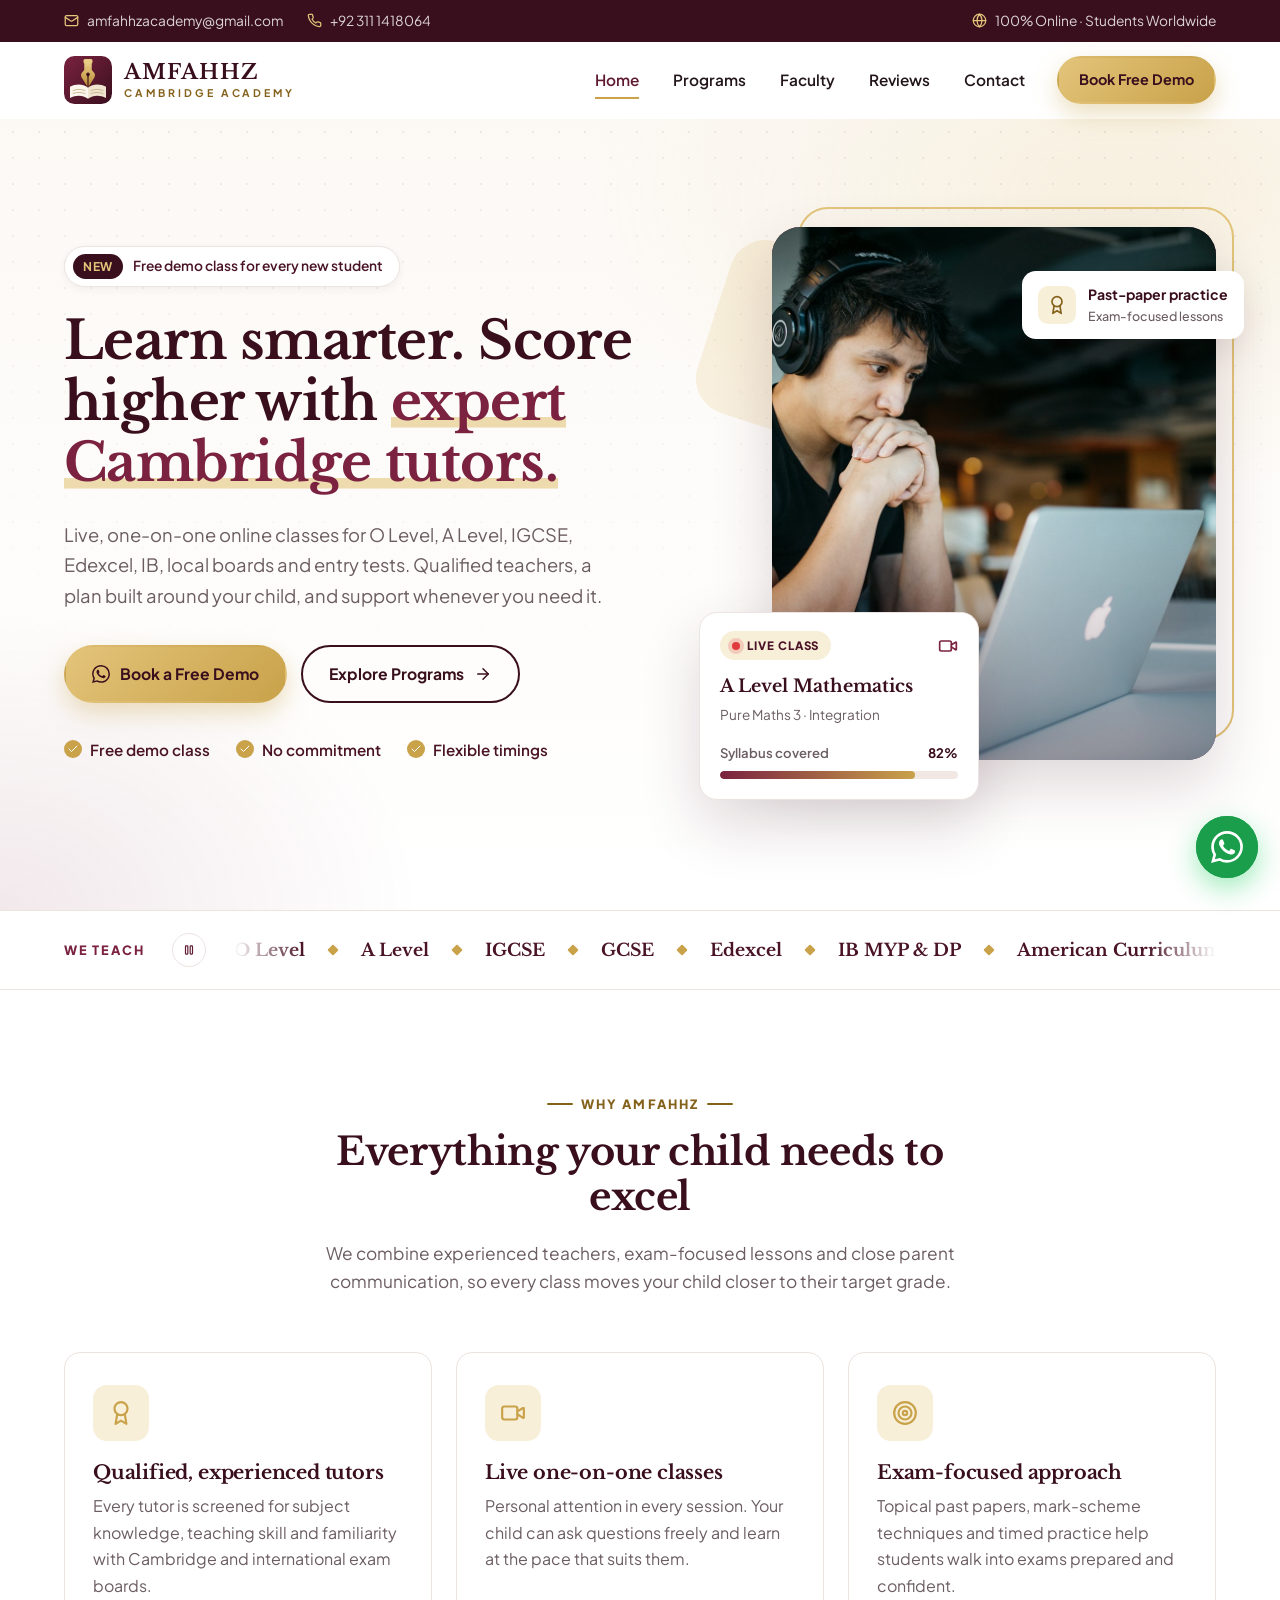
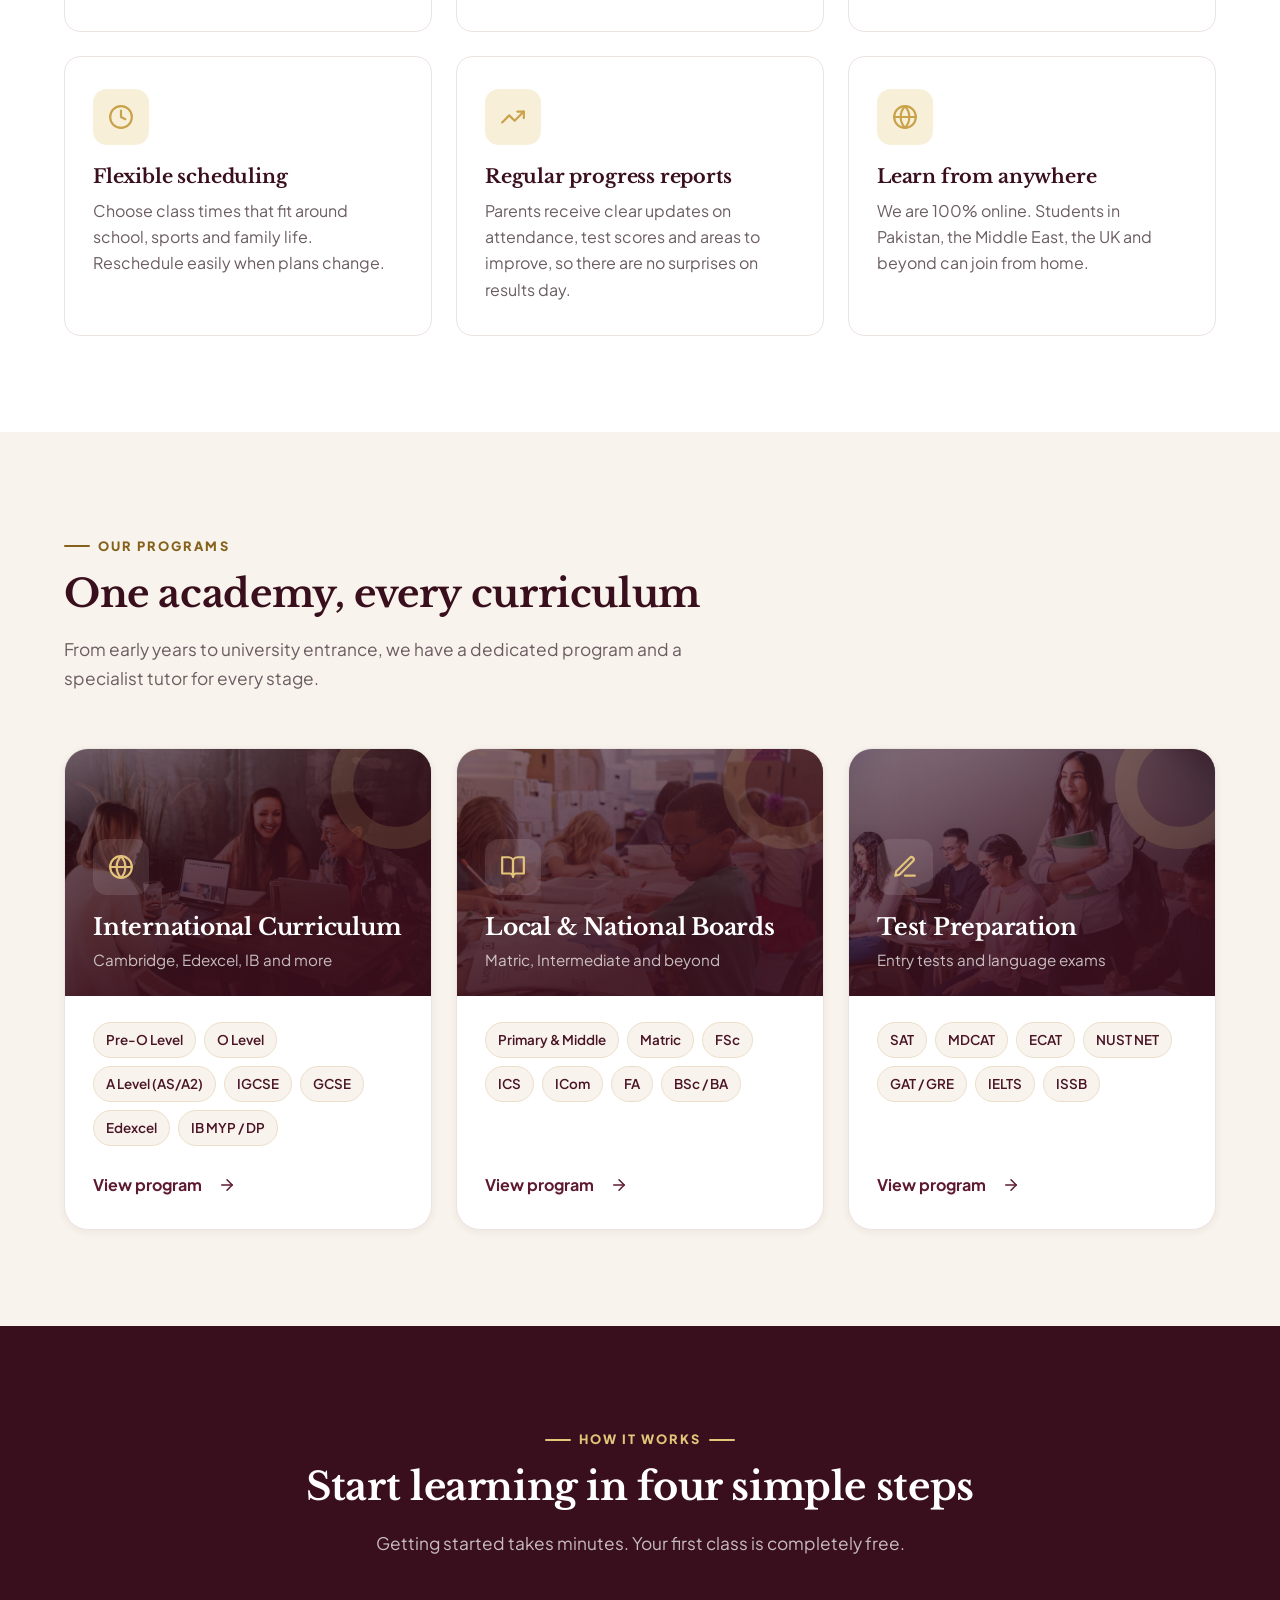
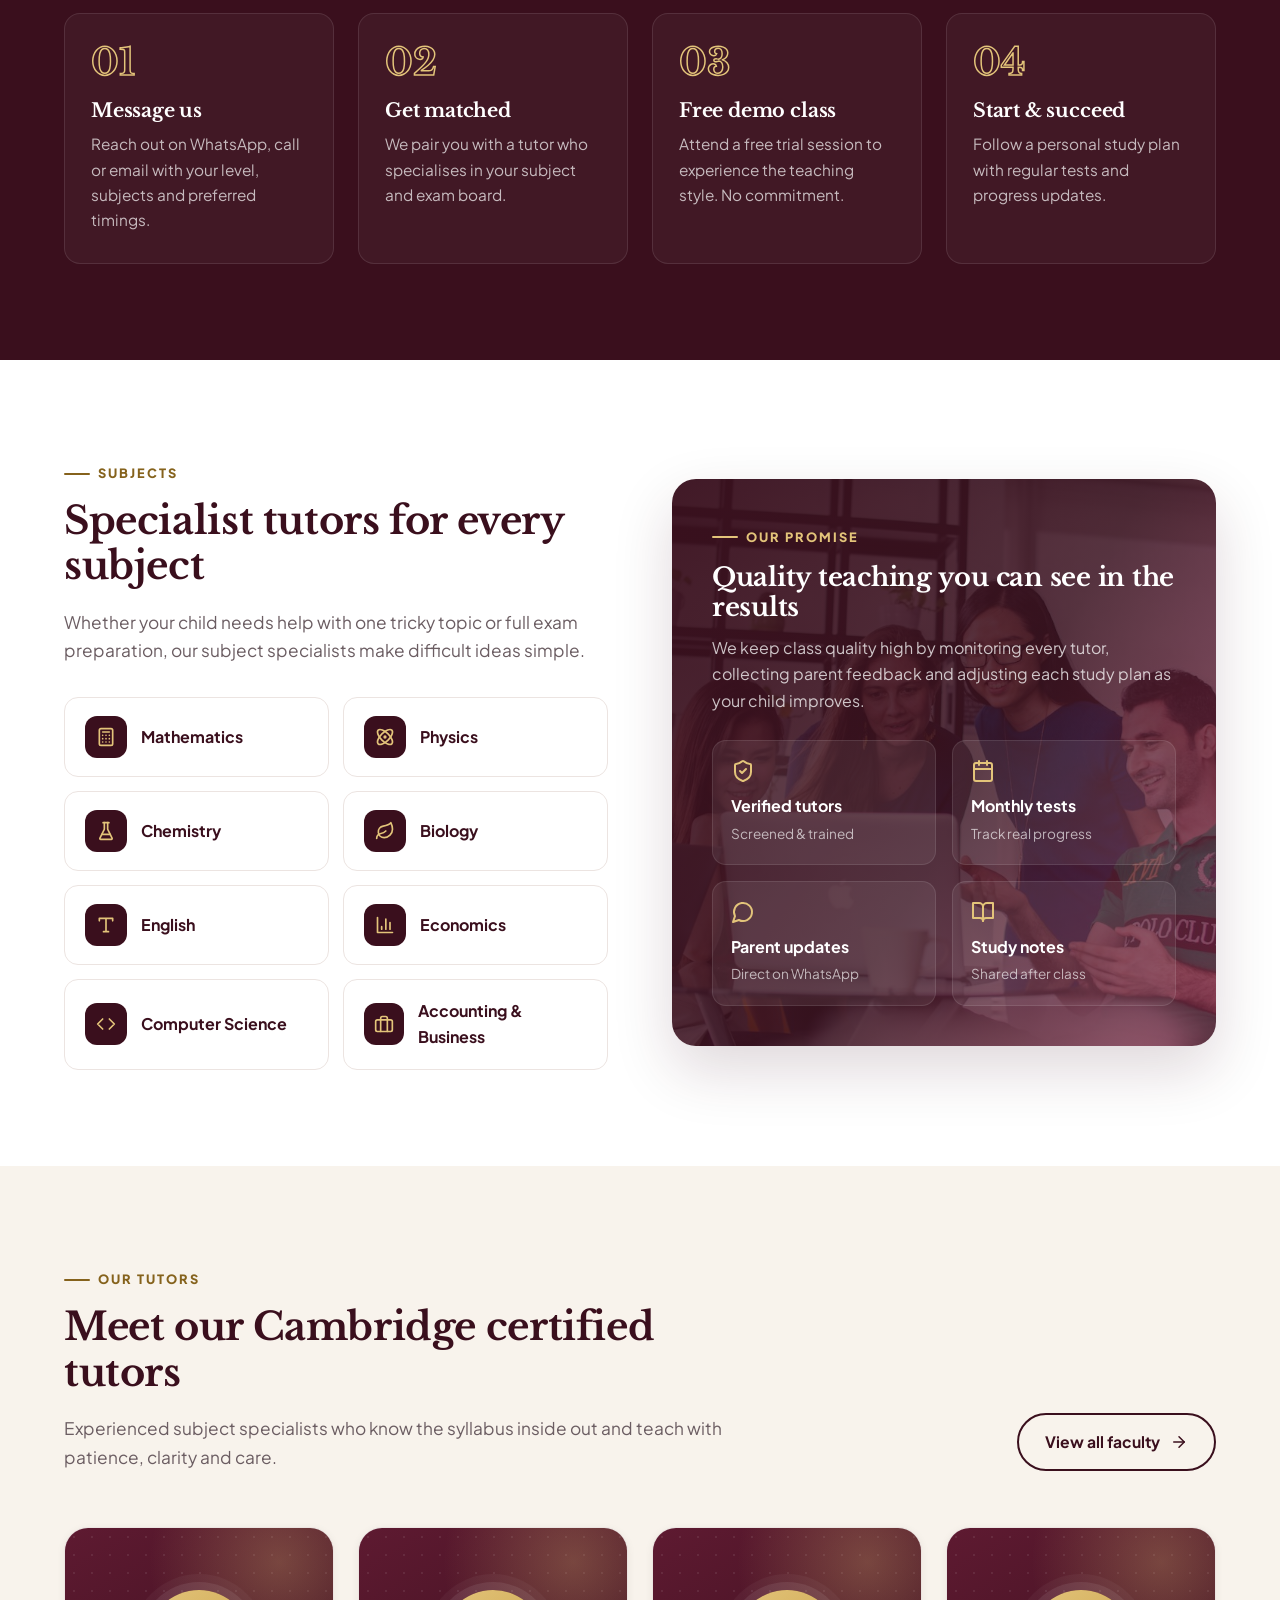
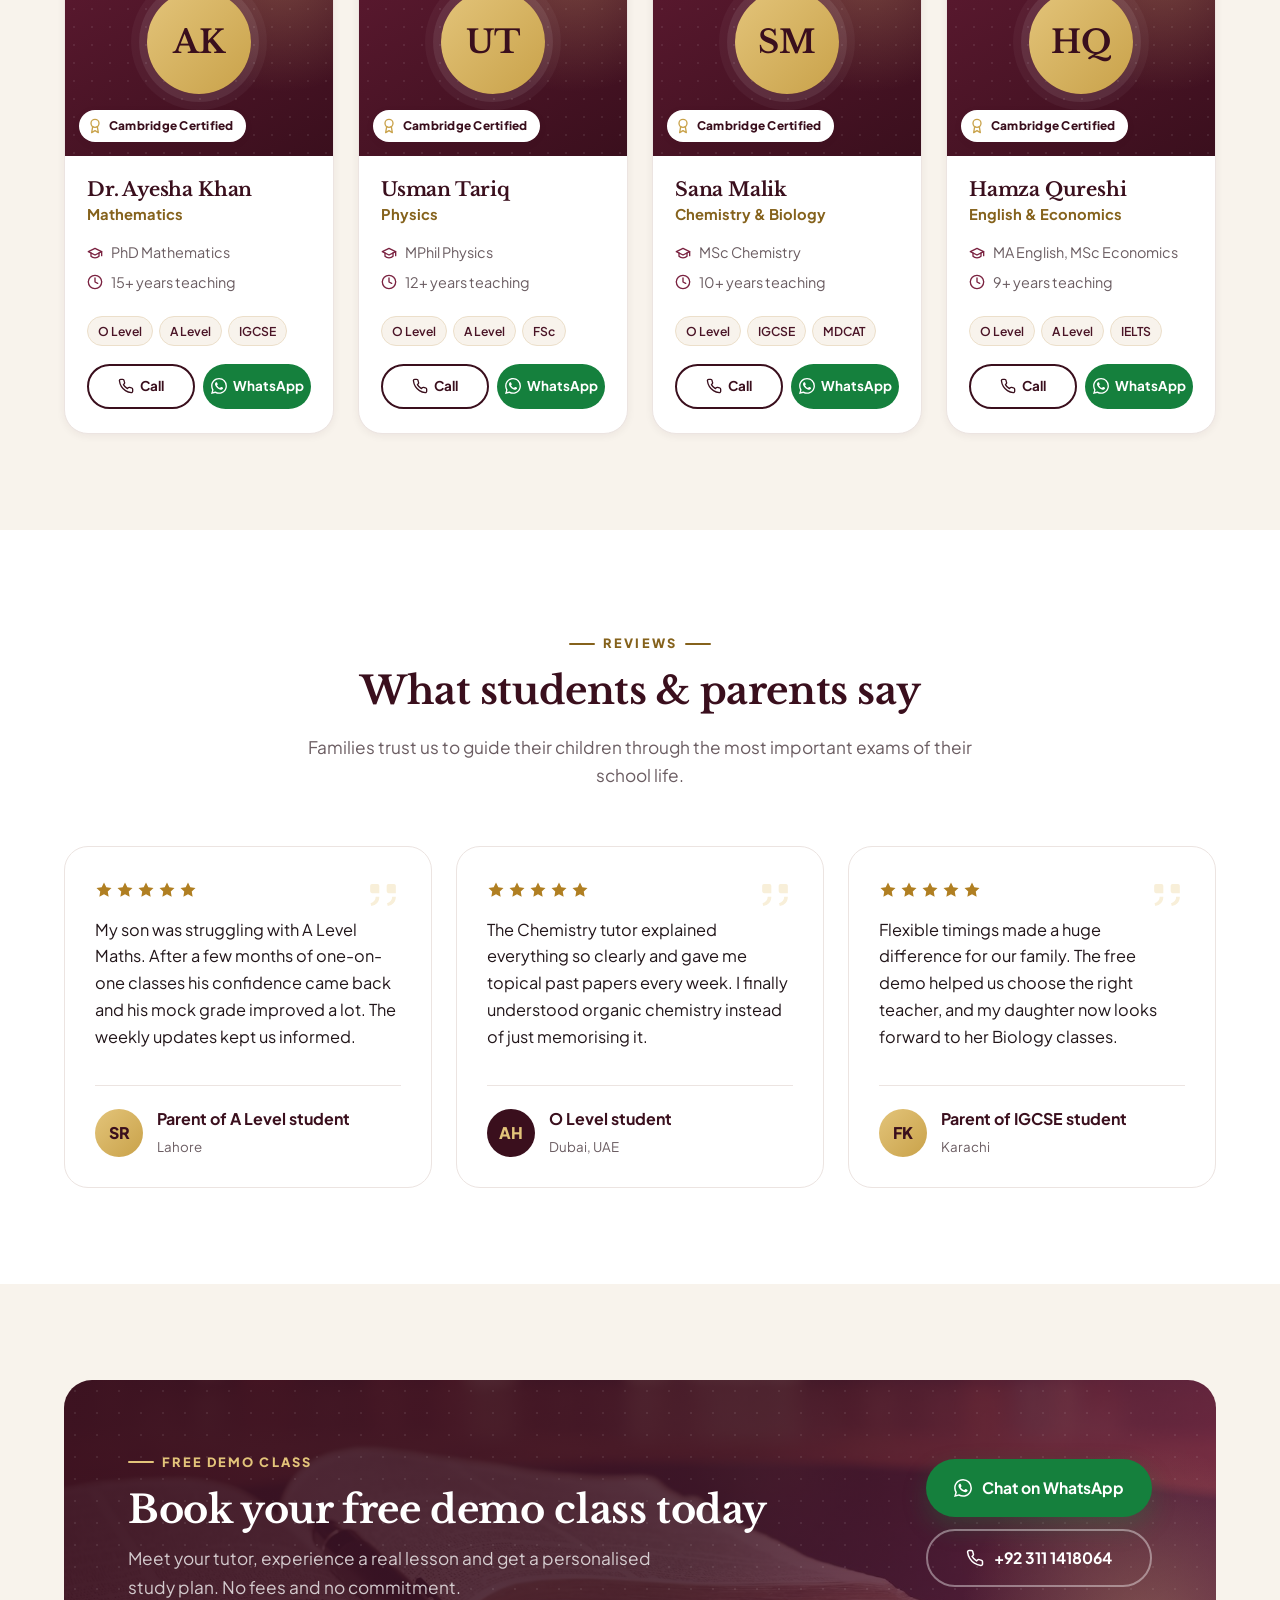
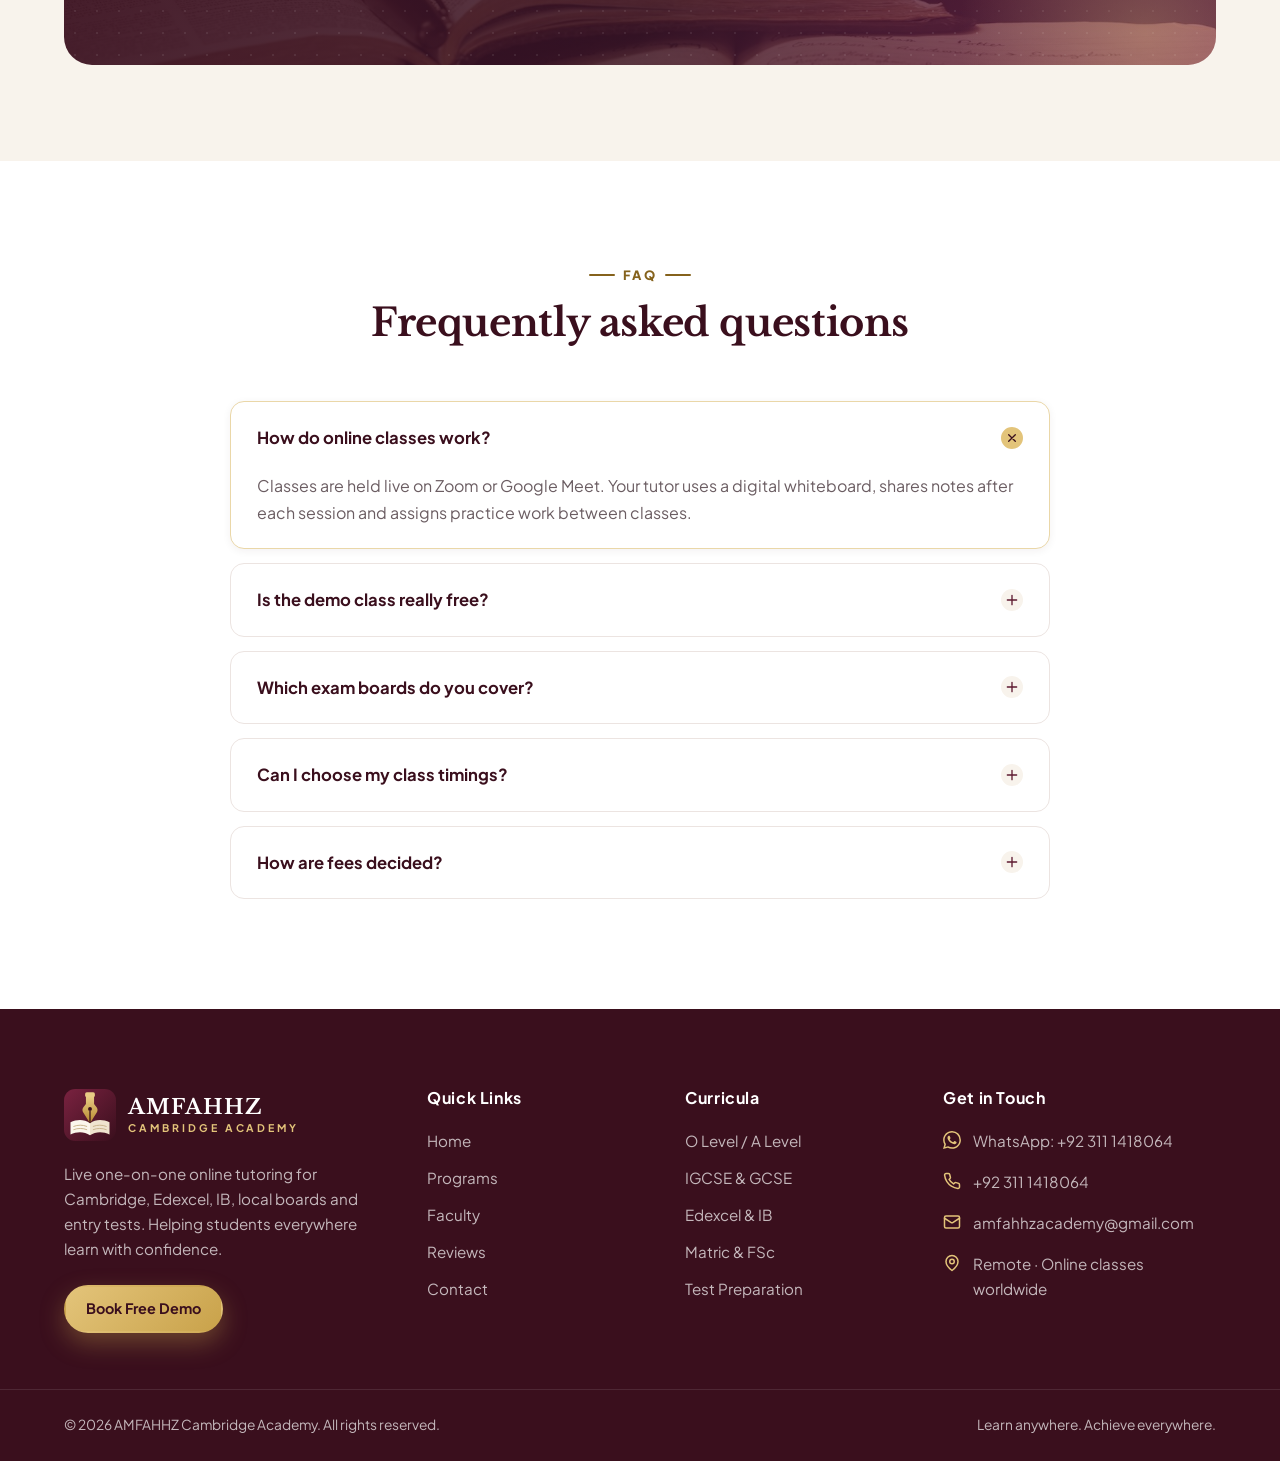
==== index.html @ e2b277b5 "First push All the initial setup done." ====
<!DOCTYPE html>
<html lang="en">
<head>
  <meta charset="UTF-8">
  <meta name="viewport" content="width=device-width, initial-scale=1.0">
  <title>Online O Level &amp; A Level Tutors | AMFAHHZ Cambridge Academy</title>
  <meta name="description" content="Live 1-on-1 online tutoring for O Level, A Level, IGCSE, Edexcel, IB, Matric, FSc and entry tests with expert Cambridge tutors. Book a free demo class.">
  <link rel="canonical" href="https://amfahhz-academy.netlify.app/">
  <meta name="robots" content="index, follow, max-image-preview:large">
  <meta property="og:type" content="website">
  <meta property="og:site_name" content="AMFAHHZ Cambridge Academy">
  <meta property="og:locale" content="en_GB">
  <meta property="og:url" content="https://amfahhz-academy.netlify.app/">
  <meta property="og:title" content="Online O Level &amp; A Level Tutors | AMFAHHZ Cambridge Academy">
  <meta property="og:description" content="Live 1-on-1 online tutoring for O Level, A Level, IGCSE, Edexcel, IB, Matric, FSc and entry tests with expert Cambridge tutors. Book a free demo class.">
  <meta property="og:image" content="https://amfahhz-academy.netlify.app/assets/img/og-image.jpg">
  <meta property="og:image:width" content="1200">
  <meta property="og:image:height" content="630">
  <meta property="og:image:alt" content="AMFAHHZ Cambridge Academy: online O Level, A Level and IGCSE tutoring">
  <meta name="twitter:card" content="summary_large_image">
  <meta name="twitter:title" content="Online O Level &amp; A Level Tutors | AMFAHHZ Cambridge Academy">
  <meta name="twitter:description" content="Live 1-on-1 online tutoring for O Level, A Level, IGCSE, Edexcel, IB, Matric, FSc and entry tests with expert Cambridge tutors. Book a free demo class.">
  <meta name="twitter:image" content="https://amfahhz-academy.netlify.app/assets/img/og-image.jpg">
  <meta name="theme-color" content="#3a0f1d">
  <link rel="icon" href="favicon.ico" sizes="32x32">
  <link rel="icon" href="favicon.svg" type="image/svg+xml">
  <link rel="apple-touch-icon" href="apple-touch-icon.png">
  <link rel="manifest" href="site.webmanifest">
  <link rel="preconnect" href="https://fonts.googleapis.com">
  <link rel="preconnect" href="https://fonts.gstatic.com" crossorigin>
  <link href="https://fonts.googleapis.com/css2?family=Libre+Baskerville:ital,wght@0,400;0,700;1,400&family=Plus+Jakarta+Sans:wght@400;500;600;700;800&display=swap" rel="stylesheet">
  <link rel="stylesheet" href="assets/css/style.css">
  <script type="application/ld+json">
  {
    "@context": "https://schema.org",
    "@graph": [
      {
        "@type": "EducationalOrganization",
        "@id": "https://amfahhz-academy.netlify.app/#organization",
        "name": "AMFAHHZ Cambridge Academy",
        "url": "https://amfahhz-academy.netlify.app/",
        "logo": "https://amfahhz-academy.netlify.app/assets/img/icons/icon-512.png",
        "image": "https://amfahhz-academy.netlify.app/assets/img/og-image.jpg",
        "description": "Live one-on-one online tutoring for Cambridge O Level, A Level, IGCSE, Edexcel, IB, Pakistani boards and entry tests.",
        "email": "amfahhzacademy@gmail.com",
        "telephone": "+92-311-1418064",
        "areaServed": "Worldwide",
        "contactPoint": {
          "@type": "ContactPoint",
          "telephone": "+92-311-1418064",
          "email": "amfahhzacademy@gmail.com",
          "contactType": "customer service",
          "availableLanguage": "English"
        },
        "knowsAbout": [
          "O Level",
          "A Level",
          "IGCSE",
          "GCSE",
          "Edexcel",
          "IB",
          "Matric",
          "FSc",
          "SAT",
          "MDCAT",
          "ECAT",
          "IELTS"
        ]
      },
      {
        "@type": "WebSite",
        "@id": "https://amfahhz-academy.netlify.app/#website",
        "url": "https://amfahhz-academy.netlify.app/",
        "name": "AMFAHHZ Cambridge Academy",
        "publisher": {
          "@id": "https://amfahhz-academy.netlify.app/#organization"
        },
        "inLanguage": "en"
      },
      {
        "@type": "FAQPage",
        "@id": "https://amfahhz-academy.netlify.app/#faq",
        "mainEntity": [
          {
            "@type": "Question",
            "name": "How do online classes work?",
            "acceptedAnswer": {
              "@type": "Answer",
              "text": "Classes are held live on Zoom or Google Meet. Your tutor uses a digital whiteboard, shares notes after each session and assigns practice work between classes."
            }
          },
          {
            "@type": "Question",
            "name": "Is the demo class really free?",
            "acceptedAnswer": {
              "@type": "Answer",
              "text": "Yes. Your first demo class is completely free with no obligation to continue. It helps you judge the tutor and teaching style before you decide."
            }
          },
          {
            "@type": "Question",
            "name": "Which exam boards do you cover?",
            "acceptedAnswer": {
              "@type": "Answer",
              "text": "We teach Cambridge (O Level, A Level, IGCSE), Edexcel, GCSE, IB, American curriculum, Pakistani boards (Matric, FSc, ICS, ICom, FA) and entry tests such as SAT, MDCAT, ECAT and NUST NET."
            }
          },
          {
            "@type": "Question",
            "name": "Can I choose my class timings?",
            "acceptedAnswer": {
              "@type": "Answer",
              "text": "Absolutely. We schedule classes around your availability, including evenings and weekends, and we work across time zones for students abroad."
            }
          },
          {
            "@type": "Question",
            "name": "How are fees decided?",
            "acceptedAnswer": {
              "@type": "Answer",
              "text": "Fees depend on the level, subject and number of classes per week. Message us on WhatsApp and we will share a clear fee plan after your free demo."
            }
          }
        ]
      }
    ]
  }
  </script>
</head>
<body>
<script src="assets/js/icons.js"></script>
<a class="skip-link" href="#main">Skip to content</a>

<!-- ===== Top bar ===== -->
<div class="topbar">
  <div class="container">
    <div class="topbar-links">
      <a href="mailto:amfahhzacademy@gmail.com"><svg aria-hidden="true" focusable="false" class="ico"><use href="#i-mail"/></svg>amfahhzacademy@gmail.com</a>
      <a href="tel:+923111418064" class="hide-sm"><svg aria-hidden="true" focusable="false" class="ico"><use href="#i-phone"/></svg>+92 311 1418064</a>
    </div>
    <span class="hide-sm"><svg aria-hidden="true" focusable="false" class="ico"><use href="#i-globe"/></svg>100% Online · Students Worldwide</span>
  </div>
</div>

<!-- ===== Header ===== -->
<header class="site-header">
  <div class="container">
    <a href="index.html" class="brand" aria-label="AMFAHHZ Cambridge Academy home">
      <img src="assets/img/logo-mark.svg" alt="" width="48" height="48">
      <span class="brand-text">
        <span class="brand-name">AMFAHHZ</span>
        <span class="brand-sub">Cambridge Academy</span>
      </span>
    </a>
    <nav class="main-nav" id="site-nav" aria-label="Main">
      <a href="index.html" aria-current="page">Home</a>
      <a href="programs.html">Programs</a>
      <a href="faculty.html">Faculty</a>
      <a href="index.html#reviews">Reviews</a>
      <a href="contact.html">Contact</a>
      <a href="https://wa.me/923111418064?text=Hi%20AMFAHHZ%20Cambridge%20Academy!%20I%27d%20like%20to%20book%20a%20free%20demo%20class." target="_blank" rel="noopener" class="btn btn-gold btn-sm">Book Free Demo</a>
    </nav>
    <button class="nav-toggle" type="button" aria-label="Open menu" aria-expanded="false" aria-controls="site-nav">
      <svg aria-hidden="true" focusable="false" class="ico i-menu"><use href="#i-menu"/></svg>
      <svg aria-hidden="true" focusable="false" class="ico i-close"><use href="#i-close"/></svg>
    </button>
  </div>
</header>

<main id="main">

  <!-- ===== Hero ===== -->
  <section class="hero">
    <div class="container">
      <div class="hero-copy reveal">
        <div class="hero-badge"><b>NEW</b> Free demo class for every new student</div>
        <h1>Learn smarter. Score higher with <span>expert Cambridge tutors.</span></h1>
        <p class="hero-lead">Live, one-on-one online classes for O Level, A Level, IGCSE, Edexcel, IB, local boards and entry tests. Qualified teachers, a plan built around your child, and support whenever you need it.</p>
        <div class="hero-actions">
          <a href="https://wa.me/923111418064?text=Hi%20AMFAHHZ%20Cambridge%20Academy!%20I%27d%20like%20to%20book%20a%20free%20demo%20class." target="_blank" rel="noopener" class="btn btn-gold">
            <svg aria-hidden="true" focusable="false" class="ico"><use href="#i-whatsapp"/></svg>Book a Free Demo
          </a>
          <a href="programs.html" class="btn btn-outline">Explore Programs <svg aria-hidden="true" focusable="false" class="ico"><use href="#i-arrow"/></svg></a>
        </div>
        <ul class="hero-checks">
          <li><svg aria-hidden="true" focusable="false" class="ico"><use href="#i-check"/></svg>Free demo class</li>
          <li><svg aria-hidden="true" focusable="false" class="ico"><use href="#i-check"/></svg>No commitment</li>
          <li><svg aria-hidden="true" focusable="false" class="ico"><use href="#i-check"/></svg>Flexible timings</li>
        </ul>
      </div>

      <div class="hero-visual reveal d2">
        <div class="hero-shape" aria-hidden="true"></div>
        <figure class="hero-photo">
          <img src="assets/img/photos/student-online-class.jpg" alt="Student with headphones taking a live online class on a laptop" width="900" height="1080" fetchpriority="high">
        </figure>
        <div class="live-card" aria-hidden="true">
          <div class="row"><span class="live-pill">LIVE CLASS</span><svg aria-hidden="true" focusable="false" class="ico"><use href="#i-video"/></svg></div>
          <strong>A Level Mathematics</strong>
          <small>Pure Maths 3 · Integration</small>
          <div class="progress-wrap">
            <div class="progress-label"><span>Syllabus covered</span><b>82%</b></div>
            <div class="progress"><i></i></div>
          </div>
        </div>
        <div class="float-badge fb-1" aria-hidden="true">
          <span class="ib"><svg aria-hidden="true" focusable="false" class="ico"><use href="#i-award"/></svg></span>
          <span>Past-paper practice<small>Exam-focused lessons</small></span>
        </div>
      </div>
    </div>
  </section>

  <!-- ===== Curriculum marquee ===== -->
  <section class="strip" aria-label="Curricula we teach">
    <div class="container">
      <span class="strip-label">We teach</span>
      <button class="marquee-toggle" type="button" aria-pressed="false" aria-label="Pause scrolling list"><svg aria-hidden="true" focusable="false" class="ico i-pause"><use href="#i-pause"/></svg><svg aria-hidden="true" focusable="false" class="ico i-play"><use href="#i-play"/></svg></button>
      <div class="marquee">
        <div class="marquee-track">
          <ul>
            <li>O Level</li><li>A Level</li><li>IGCSE</li><li>GCSE</li><li>Edexcel</li><li>IB MYP &amp; DP</li><li>American Curriculum</li><li>Matric</li><li>FSc</li><li>ICS &amp; ICom</li><li>SAT</li><li>MDCAT</li><li>ECAT</li><li>IELTS</li>
          </ul>
          <ul aria-hidden="true">
            <li>O Level</li><li>A Level</li><li>IGCSE</li><li>GCSE</li><li>Edexcel</li><li>IB MYP &amp; DP</li><li>American Curriculum</li><li>Matric</li><li>FSc</li><li>ICS &amp; ICom</li><li>SAT</li><li>MDCAT</li><li>ECAT</li><li>IELTS</li>
          </ul>
        </div>
      </div>
    </div>
  </section>

  <!-- ===== Why choose us ===== -->
  <section class="section">
    <div class="container">
      <div class="section-head center reveal">
        <span class="eyebrow">Why AMFAHHZ</span>
        <h2>Everything your child needs to excel</h2>
        <p>We combine experienced teachers, exam-focused lessons and close parent communication, so every class moves your child closer to their target grade.</p>
      </div>
      <div class="grid grid-3">
        <article class="card reveal">
          <div class="icon-box"><svg aria-hidden="true" focusable="false" class="ico"><use href="#i-award"/></svg></div>
          <h3>Qualified, experienced tutors</h3>
          <p>Every tutor is screened for subject knowledge, teaching skill and familiarity with Cambridge and international exam boards.</p>
        </article>
        <article class="card reveal d1">
          <div class="icon-box"><svg aria-hidden="true" focusable="false" class="ico"><use href="#i-video"/></svg></div>
          <h3>Live one-on-one classes</h3>
          <p>Personal attention in every session. Your child can ask questions freely and learn at the pace that suits them.</p>
        </article>
        <article class="card reveal d2">
          <div class="icon-box"><svg aria-hidden="true" focusable="false" class="ico"><use href="#i-target"/></svg></div>
          <h3>Exam-focused approach</h3>
          <p>Topical past papers, mark-scheme techniques and timed practice help students walk into exams prepared and confident.</p>
        </article>
        <article class="card reveal">
          <div class="icon-box"><svg aria-hidden="true" focusable="false" class="ico"><use href="#i-clock"/></svg></div>
          <h3>Flexible scheduling</h3>
          <p>Choose class times that fit around school, sports and family life. Reschedule easily when plans change.</p>
        </article>
        <article class="card reveal d1">
          <div class="icon-box"><svg aria-hidden="true" focusable="false" class="ico"><use href="#i-trend"/></svg></div>
          <h3>Regular progress reports</h3>
          <p>Parents receive clear updates on attendance, test scores and areas to improve, so there are no surprises on results day.</p>
        </article>
        <article class="card reveal d2">
          <div class="icon-box"><svg aria-hidden="true" focusable="false" class="ico"><use href="#i-globe"/></svg></div>
          <h3>Learn from anywhere</h3>
          <p>We are 100% online. Students in Pakistan, the Middle East, the UK and beyond can join from home.</p>
        </article>
      </div>
    </div>
  </section>

  <!-- ===== Programs preview ===== -->
  <section class="section bg-cream">
    <div class="container">
      <div class="section-head reveal">
        <span class="eyebrow">Our Programs</span>
        <h2>One academy, every curriculum</h2>
        <p>From early years to university entrance, we have a dedicated program and a specialist tutor for every stage.</p>
      </div>
      <div class="grid grid-3">
        <article class="program reveal">
          <div class="program-head photo-bg photo-students-laptops">
            <div class="icon-box"><svg aria-hidden="true" focusable="false" class="ico"><use href="#i-globe"/></svg></div>
            <h3>International Curriculum</h3>
            <p>Cambridge, Edexcel, IB and more</p>
          </div>
          <div class="program-body">
            <div class="tags">
              <span class="tag">Pre-O Level</span><span class="tag">O Level</span><span class="tag">A Level (AS/A2)</span>
              <span class="tag">IGCSE</span><span class="tag">GCSE</span><span class="tag">Edexcel</span><span class="tag">IB MYP / DP</span>
            </div>
            <a href="programs.html#international" class="link">View program<span class="sr-only">: International Curriculum</span> <svg aria-hidden="true" focusable="false" class="ico"><use href="#i-arrow"/></svg></a>
          </div>
        </article>
        <article class="program reveal d1">
          <div class="program-head photo-bg photo-child-studying">
            <div class="icon-box"><svg aria-hidden="true" focusable="false" class="ico"><use href="#i-book"/></svg></div>
            <h3>Local &amp; National Boards</h3>
            <p>Matric, Intermediate and beyond</p>
          </div>
          <div class="program-body">
            <div class="tags">
              <span class="tag">Primary &amp; Middle</span><span class="tag">Matric</span><span class="tag">FSc</span>
              <span class="tag">ICS</span><span class="tag">ICom</span><span class="tag">FA</span><span class="tag">BSc / BA</span>
            </div>
            <a href="programs.html#local" class="link">View program<span class="sr-only">: Local &amp; National Boards</span> <svg aria-hidden="true" focusable="false" class="ico"><use href="#i-arrow"/></svg></a>
          </div>
        </article>
        <article class="program reveal d2">
          <div class="program-head photo-bg photo-students-writing">
            <div class="icon-box"><svg aria-hidden="true" focusable="false" class="ico"><use href="#i-pen"/></svg></div>
            <h3>Test Preparation</h3>
            <p>Entry tests and language exams</p>
          </div>
          <div class="program-body">
            <div class="tags">
              <span class="tag">SAT</span><span class="tag">MDCAT</span><span class="tag">ECAT</span><span class="tag">NUST NET</span>
              <span class="tag">GAT / GRE</span><span class="tag">IELTS</span><span class="tag">ISSB</span>
            </div>
            <a href="programs.html#test-prep" class="link">View program<span class="sr-only">: Test Preparation</span> <svg aria-hidden="true" focusable="false" class="ico"><use href="#i-arrow"/></svg></a>
          </div>
        </article>
      </div>
    </div>
  </section>

  <!-- ===== How it works ===== -->
  <section class="section bg-brand">
    <div class="container">
      <div class="section-head center reveal">
        <span class="eyebrow">How it works</span>
        <h2>Start learning in four simple steps</h2>
        <p>Getting started takes minutes. Your first class is completely free.</p>
      </div>
      <div class="grid grid-4 steps">
        <div class="step reveal">
          <h3>Message us</h3>
          <p>Reach out on WhatsApp, call or email with your level, subjects and preferred timings.</p>
        </div>
        <div class="step reveal d1">
          <h3>Get matched</h3>
          <p>We pair you with a tutor who specialises in your subject and exam board.</p>
        </div>
        <div class="step reveal d2">
          <h3>Free demo class</h3>
          <p>Attend a free trial session to experience the teaching style. No commitment.</p>
        </div>
        <div class="step reveal d3">
          <h3>Start &amp; succeed</h3>
          <p>Follow a personal study plan with regular tests and progress updates.</p>
        </div>
      </div>
    </div>
  </section>

  <!-- ===== Subjects ===== -->
  <section class="section">
    <div class="container">
      <div class="split">
        <div class="reveal">
          <span class="eyebrow">Subjects</span>
          <h2>Specialist tutors for every subject</h2>
          <p style="color:var(--muted);font-size:1.08rem;margin-bottom:32px">Whether your child needs help with one tricky topic or full exam preparation, our subject specialists make difficult ideas simple.</p>
          <div class="grid grid-2" style="gap:14px">
            <div class="subject"><span class="ib"><svg aria-hidden="true" focusable="false" class="ico"><use href="#i-calc"/></svg></span>Mathematics</div>
            <div class="subject"><span class="ib"><svg aria-hidden="true" focusable="false" class="ico"><use href="#i-atom"/></svg></span>Physics</div>
            <div class="subject"><span class="ib"><svg aria-hidden="true" focusable="false" class="ico"><use href="#i-flask"/></svg></span>Chemistry</div>
            <div class="subject"><span class="ib"><svg aria-hidden="true" focusable="false" class="ico"><use href="#i-leaf"/></svg></span>Biology</div>
            <div class="subject"><span class="ib"><svg aria-hidden="true" focusable="false" class="ico"><use href="#i-type"/></svg></span>English</div>
            <div class="subject"><span class="ib"><svg aria-hidden="true" focusable="false" class="ico"><use href="#i-chart"/></svg></span>Economics</div>
            <div class="subject"><span class="ib"><svg aria-hidden="true" focusable="false" class="ico"><use href="#i-code"/></svg></span>Computer Science</div>
            <div class="subject"><span class="ib"><svg aria-hidden="true" focusable="false" class="ico"><use href="#i-briefcase"/></svg></span>Accounting &amp; Business</div>
          </div>
        </div>
        <div class="panel photo-bg photo-group-study reveal d2">
          <span class="eyebrow">Our promise</span>
          <h3>Quality teaching you can see in the results</h3>
          <p>We keep class quality high by monitoring every tutor, collecting parent feedback and adjusting each study plan as your child improves.</p>
          <div class="panel-stats">
            <div><svg aria-hidden="true" focusable="false" class="ico"><use href="#i-shield"/></svg><b>Verified tutors</b><span>Screened &amp; trained</span></div>
            <div><svg aria-hidden="true" focusable="false" class="ico"><use href="#i-calendar"/></svg><b>Monthly tests</b><span>Track real progress</span></div>
            <div><svg aria-hidden="true" focusable="false" class="ico"><use href="#i-chat"/></svg><b>Parent updates</b><span>Direct on WhatsApp</span></div>
            <div><svg aria-hidden="true" focusable="false" class="ico"><use href="#i-book"/></svg><b>Study notes</b><span>Shared after class</span></div>
          </div>
        </div>
      </div>
    </div>
  </section>

  <!-- ===== Tutors ===== -->
  <!-- NOTE: sample tutor profiles. Replace names, qualifications and experience with the academy's real tutors.
       To add a photo, put it in assets/img/tutors/ and replace the <span class="tutor-initials"> line with:
       <img src="assets/img/tutors/photo.jpg" alt="Tutor name"> -->
  <section class="section bg-cream" id="tutors">
    <div class="container">
      <div class="head-row reveal">
        <div class="section-head">
          <span class="eyebrow">Our Tutors</span>
          <h2>Meet our Cambridge certified tutors</h2>
          <p>Experienced subject specialists who know the syllabus inside out and teach with patience, clarity and care.</p>
        </div>
        <a href="faculty.html" class="btn btn-outline">View all faculty <svg aria-hidden="true" focusable="false" class="ico"><use href="#i-arrow"/></svg></a>
      </div>
      <div class="grid grid-4">
        <article class="tutor reveal">
          <div class="tutor-photo">
            <span class="tutor-initials">AK</span>
            <span class="tutor-badge"><svg aria-hidden="true" focusable="false" class="ico"><use href="#i-award"/></svg>Cambridge Certified</span>
          </div>
          <div class="tutor-info">
            <h3>Dr. Ayesha Khan</h3>
            <p class="tutor-subject">Mathematics</p>
            <ul class="tutor-meta">
              <li><svg aria-hidden="true" focusable="false" class="ico"><use href="#i-cap"/></svg>PhD Mathematics</li>
              <li><svg aria-hidden="true" focusable="false" class="ico"><use href="#i-clock"/></svg>15+ years teaching</li>
            </ul>
            <div class="tags"><span class="tag">O Level</span><span class="tag">A Level</span><span class="tag">IGCSE</span></div>
            <div class="tutor-actions">
              <a href="tel:+923111418064" class="btn btn-outline btn-xs" aria-label="Call about Mathematics tutoring"><svg aria-hidden="true" focusable="false" class="ico"><use href="#i-phone"/></svg>Call</a>
              <a href="https://wa.me/923111418064?text=Hi!%20I%27d%20like%20a%20free%20demo%20class%20for%20Mathematics." target="_blank" rel="noopener" class="btn btn-wa btn-xs" aria-label="WhatsApp about Mathematics tutoring (opens WhatsApp)"><svg aria-hidden="true" focusable="false" class="ico"><use href="#i-whatsapp"/></svg>WhatsApp</a>
            </div>
          </div>
        </article>
        <article class="tutor reveal d1">
          <div class="tutor-photo">
            <span class="tutor-initials">UT</span>
            <span class="tutor-badge"><svg aria-hidden="true" focusable="false" class="ico"><use href="#i-award"/></svg>Cambridge Certified</span>
          </div>
          <div class="tutor-info">
            <h3>Usman Tariq</h3>
            <p class="tutor-subject">Physics</p>
            <ul class="tutor-meta">
              <li><svg aria-hidden="true" focusable="false" class="ico"><use href="#i-cap"/></svg>MPhil Physics</li>
              <li><svg aria-hidden="true" focusable="false" class="ico"><use href="#i-clock"/></svg>12+ years teaching</li>
            </ul>
            <div class="tags"><span class="tag">O Level</span><span class="tag">A Level</span><span class="tag">FSc</span></div>
            <div class="tutor-actions">
              <a href="tel:+923111418064" class="btn btn-outline btn-xs" aria-label="Call about Physics tutoring"><svg aria-hidden="true" focusable="false" class="ico"><use href="#i-phone"/></svg>Call</a>
              <a href="https://wa.me/923111418064?text=Hi!%20I%27d%20like%20a%20free%20demo%20class%20for%20Physics." target="_blank" rel="noopener" class="btn btn-wa btn-xs" aria-label="WhatsApp about Physics tutoring (opens WhatsApp)"><svg aria-hidden="true" focusable="false" class="ico"><use href="#i-whatsapp"/></svg>WhatsApp</a>
            </div>
          </div>
        </article>
        <article class="tutor reveal d2">
          <div class="tutor-photo">
            <span class="tutor-initials">SM</span>
            <span class="tutor-badge"><svg aria-hidden="true" focusable="false" class="ico"><use href="#i-award"/></svg>Cambridge Certified</span>
          </div>
          <div class="tutor-info">
            <h3>Sana Malik</h3>
            <p class="tutor-subject">Chemistry &amp; Biology</p>
            <ul class="tutor-meta">
              <li><svg aria-hidden="true" focusable="false" class="ico"><use href="#i-cap"/></svg>MSc Chemistry</li>
              <li><svg aria-hidden="true" focusable="false" class="ico"><use href="#i-clock"/></svg>10+ years teaching</li>
            </ul>
            <div class="tags"><span class="tag">O Level</span><span class="tag">IGCSE</span><span class="tag">MDCAT</span></div>
            <div class="tutor-actions">
              <a href="tel:+923111418064" class="btn btn-outline btn-xs" aria-label="Call about Chemistry &amp; Biology tutoring"><svg aria-hidden="true" focusable="false" class="ico"><use href="#i-phone"/></svg>Call</a>
              <a href="https://wa.me/923111418064?text=Hi!%20I%27d%20like%20a%20free%20demo%20class%20for%20Chemistry%20or%20Biology." target="_blank" rel="noopener" class="btn btn-wa btn-xs" aria-label="WhatsApp about Chemistry &amp; Biology tutoring (opens WhatsApp)"><svg aria-hidden="true" focusable="false" class="ico"><use href="#i-whatsapp"/></svg>WhatsApp</a>
            </div>
          </div>
        </article>
        <article class="tutor reveal d3">
          <div class="tutor-photo">
            <span class="tutor-initials">HQ</span>
            <span class="tutor-badge"><svg aria-hidden="true" focusable="false" class="ico"><use href="#i-award"/></svg>Cambridge Certified</span>
          </div>
          <div class="tutor-info">
            <h3>Hamza Qureshi</h3>
            <p class="tutor-subject">English &amp; Economics</p>
            <ul class="tutor-meta">
              <li><svg aria-hidden="true" focusable="false" class="ico"><use href="#i-cap"/></svg>MA English, MSc Economics</li>
              <li><svg aria-hidden="true" focusable="false" class="ico"><use href="#i-clock"/></svg>9+ years teaching</li>
            </ul>
            <div class="tags"><span class="tag">O Level</span><span class="tag">A Level</span><span class="tag">IELTS</span></div>
            <div class="tutor-actions">
              <a href="tel:+923111418064" class="btn btn-outline btn-xs" aria-label="Call about English &amp; Economics tutoring"><svg aria-hidden="true" focusable="false" class="ico"><use href="#i-phone"/></svg>Call</a>
              <a href="https://wa.me/923111418064?text=Hi!%20I%27d%20like%20a%20free%20demo%20class%20for%20English%20or%20Economics." target="_blank" rel="noopener" class="btn btn-wa btn-xs" aria-label="WhatsApp about English &amp; Economics tutoring (opens WhatsApp)"><svg aria-hidden="true" focusable="false" class="ico"><use href="#i-whatsapp"/></svg>WhatsApp</a>
            </div>
          </div>
        </article>
      </div>
    </div>
  </section>

  <!-- ===== Testimonials ===== -->
  <!-- NOTE: sample reviews. Replace with real student/parent feedback before going live. -->
  <section class="section" id="reviews">
    <div class="container">
      <div class="section-head center reveal">
        <span class="eyebrow">Reviews</span>
        <h2>What students &amp; parents say</h2>
        <p>Families trust us to guide their children through the most important exams of their school life.</p>
      </div>
      <div class="grid grid-3">
        <figure class="testimonial reveal" style="margin:0">
          <svg aria-hidden="true" focusable="false" class="ico"><use href="#i-quote"/></svg>
          <div class="stars" role="img" aria-label="Rated 5 out of 5"><svg aria-hidden="true" focusable="false" class="ico"><use href="#i-star"/></svg><svg aria-hidden="true" focusable="false" class="ico"><use href="#i-star"/></svg><svg aria-hidden="true" focusable="false" class="ico"><use href="#i-star"/></svg><svg aria-hidden="true" focusable="false" class="ico"><use href="#i-star"/></svg><svg aria-hidden="true" focusable="false" class="ico"><use href="#i-star"/></svg></div>
          <p>My son was struggling with A Level Maths. After a few months of one-on-one classes his confidence came back and his mock grade improved a lot. The weekly updates kept us informed.</p>
          <figcaption class="person"><div class="avatar">SR</div><div><strong>Parent of A Level student</strong><small>Lahore</small></div></figcaption>
        </figure>
        <figure class="testimonial reveal d1" style="margin:0">
          <svg aria-hidden="true" focusable="false" class="ico"><use href="#i-quote"/></svg>
          <div class="stars" role="img" aria-label="Rated 5 out of 5"><svg aria-hidden="true" focusable="false" class="ico"><use href="#i-star"/></svg><svg aria-hidden="true" focusable="false" class="ico"><use href="#i-star"/></svg><svg aria-hidden="true" focusable="false" class="ico"><use href="#i-star"/></svg><svg aria-hidden="true" focusable="false" class="ico"><use href="#i-star"/></svg><svg aria-hidden="true" focusable="false" class="ico"><use href="#i-star"/></svg></div>
          <p>The Chemistry tutor explained everything so clearly and gave me topical past papers every week. I finally understood organic chemistry instead of just memorising it.</p>
          <figcaption class="person"><div class="avatar brand">AH</div><div><strong>O Level student</strong><small>Dubai, UAE</small></div></figcaption>
        </figure>
        <figure class="testimonial reveal d2" style="margin:0">
          <svg aria-hidden="true" focusable="false" class="ico"><use href="#i-quote"/></svg>
          <div class="stars" role="img" aria-label="Rated 5 out of 5"><svg aria-hidden="true" focusable="false" class="ico"><use href="#i-star"/></svg><svg aria-hidden="true" focusable="false" class="ico"><use href="#i-star"/></svg><svg aria-hidden="true" focusable="false" class="ico"><use href="#i-star"/></svg><svg aria-hidden="true" focusable="false" class="ico"><use href="#i-star"/></svg><svg aria-hidden="true" focusable="false" class="ico"><use href="#i-star"/></svg></div>
          <p>Flexible timings made a huge difference for our family. The free demo helped us choose the right teacher, and my daughter now looks forward to her Biology classes.</p>
          <figcaption class="person"><div class="avatar">FK</div><div><strong>Parent of IGCSE student</strong><small>Karachi</small></div></figcaption>
        </figure>
      </div>
    </div>
  </section>

  <!-- ===== CTA band ===== -->
  <section class="section bg-cream">
    <div class="container">
      <div class="cta-band photo-bg photo-book-and-pen reveal">
        <div>
          <span class="eyebrow">Free demo class</span>
          <h2>Book your free demo class today</h2>
          <p>Meet your tutor, experience a real lesson and get a personalised study plan. No fees and no commitment.</p>
        </div>
        <div class="cta-actions">
          <a href="https://wa.me/923111418064?text=Hi%20AMFAHHZ%20Cambridge%20Academy!%20I%27d%20like%20to%20book%20a%20free%20demo%20class." target="_blank" rel="noopener" class="btn btn-wa"><svg aria-hidden="true" focusable="false" class="ico"><use href="#i-whatsapp"/></svg>Chat on WhatsApp</a>
          <a href="tel:+923111418064" class="btn btn-ghost-light"><svg aria-hidden="true" focusable="false" class="ico"><use href="#i-phone"/></svg>+92 311 1418064</a>
        </div>
      </div>
    </div>
  </section>

  <!-- ===== FAQ ===== -->
  <section class="section">
    <div class="container">
      <div class="section-head center reveal">
        <span class="eyebrow">FAQ</span>
        <h2>Frequently asked questions</h2>
      </div>
      <div class="faq reveal">
        <details open>
          <summary>How do online classes work?<svg aria-hidden="true" focusable="false" class="ico"><use href="#i-plus"/></svg></summary>
          <p>Classes are held live on Zoom or Google Meet. Your tutor uses a digital whiteboard, shares notes after each session and assigns practice work between classes.</p>
        </details>
        <details>
          <summary>Is the demo class really free?<svg aria-hidden="true" focusable="false" class="ico"><use href="#i-plus"/></svg></summary>
          <p>Yes. Your first demo class is completely free with no obligation to continue. It helps you judge the tutor and teaching style before you decide.</p>
        </details>
        <details>
          <summary>Which exam boards do you cover?<svg aria-hidden="true" focusable="false" class="ico"><use href="#i-plus"/></svg></summary>
          <p>We teach Cambridge (O Level, A Level, IGCSE), Edexcel, GCSE, IB, American curriculum, Pakistani boards (Matric, FSc, ICS, ICom, FA) and entry tests such as SAT, MDCAT, ECAT and NUST NET.</p>
        </details>
        <details>
          <summary>Can I choose my class timings?<svg aria-hidden="true" focusable="false" class="ico"><use href="#i-plus"/></svg></summary>
          <p>Absolutely. We schedule classes around your availability, including evenings and weekends, and we work across time zones for students abroad.</p>
        </details>
        <details>
          <summary>How are fees decided?<svg aria-hidden="true" focusable="false" class="ico"><use href="#i-plus"/></svg></summary>
          <p>Fees depend on the level, subject and number of classes per week. Message us on WhatsApp and we will share a clear fee plan after your free demo.</p>
        </details>
      </div>
    </div>
  </section>

</main>

<!-- ===== Footer ===== -->
<footer class="site-footer">
  <div class="container footer-grid">
    <div>
      <a href="index.html" class="brand">
        <img src="assets/img/logo-mark.svg" alt="" width="52" height="52">
        <span class="brand-text"><span class="brand-name">AMFAHHZ</span><span class="brand-sub">Cambridge Academy</span></span>
      </a>
      <p class="footer-about">Live one-on-one online tutoring for Cambridge, Edexcel, IB, local boards and entry tests. Helping students everywhere learn with confidence.</p>
      <a href="https://wa.me/923111418064?text=Hi%20AMFAHHZ%20Cambridge%20Academy!%20I%27d%20like%20to%20book%20a%20free%20demo%20class." target="_blank" rel="noopener" class="btn btn-gold btn-sm">Book Free Demo</a>
    </div>
    <nav aria-label="Footer">
      <h2 class="footer-title">Quick Links</h2>
      <ul class="footer-links">
        <li><a href="index.html">Home</a></li>
        <li><a href="programs.html">Programs</a></li>
        <li><a href="faculty.html">Faculty</a></li>
        <li><a href="index.html#reviews">Reviews</a></li>
        <li><a href="contact.html">Contact</a></li>
      </ul>
    </nav>
    <nav aria-label="Curricula">
      <h2 class="footer-title">Curricula</h2>
      <ul class="footer-links">
        <li><a href="programs.html#international">O Level / A Level</a></li>
        <li><a href="programs.html#international">IGCSE &amp; GCSE</a></li>
        <li><a href="programs.html#international">Edexcel &amp; IB</a></li>
        <li><a href="programs.html#local">Matric &amp; FSc</a></li>
        <li><a href="programs.html#test-prep">Test Preparation</a></li>
      </ul>
    </nav>
    <div>
      <h2 class="footer-title">Get in Touch</h2>
      <ul class="footer-contact">
        <li><svg aria-hidden="true" focusable="false" class="ico"><use href="#i-whatsapp"/></svg><a href="https://wa.me/923111418064" target="_blank" rel="noopener">WhatsApp: +92 311 1418064</a></li>
        <li><svg aria-hidden="true" focusable="false" class="ico"><use href="#i-phone"/></svg><a href="tel:+923111418064">+92 311 1418064</a></li>
        <li><svg aria-hidden="true" focusable="false" class="ico"><use href="#i-mail"/></svg><a href="mailto:amfahhzacademy@gmail.com">amfahhzacademy@gmail.com</a></li>
        <li><svg aria-hidden="true" focusable="false" class="ico"><use href="#i-pin"/></svg><span>Remote · Online classes worldwide</span></li>
      </ul>
    </div>
  </div>
  <div class="footer-bottom">
    <div class="container">
      <span>© <span data-year>2026</span> AMFAHHZ Cambridge Academy. All rights reserved.</span>
      <span>Learn anywhere. Achieve everywhere.</span>
    </div>
  </div>
</footer>

<!-- ===== Sticky WhatsApp button ===== -->
<a href="https://wa.me/923111418064?text=Hi%20AMFAHHZ%20Cambridge%20Academy!%20I%27d%20like%20to%20know%20more%20about%20your%20classes." class="wa-float" target="_blank" rel="noopener" aria-label="Chat with us on WhatsApp">
  <svg aria-hidden="true" focusable="false" class="ico"><use href="#i-whatsapp"/></svg>
  <span class="wa-tip">Chat with us</span>
</a>

<script src="assets/js/main.js"></script>
</body>
</html>
---- assets/css/style.css ----
/* =========================================================
   AMFAHHZ Cambridge Academy - main stylesheet
   Plain CSS, no framework.
   ========================================================= */

:root {
  /* Brand palette: burgundy + gold. Change these to re-theme the whole site. */
  --brand-900: #3a0f1d;
  --brand-800: #4a1426;
  --brand-700: #5e1a31;
  --brand-600: #7a2240;
  --accent-600: #85621c;   /* gold for text on light backgrounds */
  --accent-500: #c9a24a;
  --accent-400: #e3c47a;
  --accent-100: #f8efd9;
  --cream: #f8f3ec;
  --ink: #22161a;
  --muted: #6b5d62;
  --line: #ece4e1;
  --white: #ffffff;
  --green-wa: #1a9e4c;     /* WhatsApp green, darkened so the white icon stays visible */

  /* Same colors as RGB numbers, used for see-through shades */
  --brand-rgb: 58, 15, 29;
  --brand-mid-rgb: 122, 34, 64;
  --accent-rgb: 201, 162, 74;
  --accent-light-rgb: 227, 196, 122;

  --font-head: "Libre Baskerville", Georgia, "Times New Roman", serif;
  --font-body: "Plus Jakarta Sans", "Segoe UI", system-ui, -apple-system, sans-serif;

  --radius-sm: 10px;
  --radius: 16px;
  --radius-lg: 24px;
  --shadow-sm: 0 2px 8px rgba(var(--brand-rgb), .06);
  --shadow: 0 12px 32px rgba(var(--brand-rgb), .10);
  --shadow-lg: 0 24px 60px rgba(var(--brand-rgb), .16);
  --container: 1200px;
  --header-h: 76px;
}

/* ---------- Base ---------- */
*, *::before, *::after { box-sizing: border-box; }
html { scroll-behavior: smooth; -webkit-text-size-adjust: 100%; }
body {
  margin: 0;
  font-family: var(--font-body);
  font-size: 16px;
  line-height: 1.65;
  color: var(--ink);
  background: var(--white);
  -webkit-font-smoothing: antialiased;
  overflow-x: hidden;
}
img, svg { display: block; max-width: 100%; }
a { color: inherit; text-decoration: none; }
p { margin: 0 0 1em; }
h1, h2, h3, h4 {
  font-family: var(--font-head);
  font-variant-numeric: lining-nums;
  font-synthesis: none;
  color: var(--brand-900);
  line-height: 1.18;
  margin: 0 0 .5em;
  font-weight: 700;
  letter-spacing: -.01em;
}
h1 { font-size: clamp(2.1rem, 4.4vw, 3.3rem); line-height: 1.15; }
h2 { font-size: clamp(1.7rem, 3.2vw, 2.4rem); }
h3 { font-size: 1.2rem; }
ul { margin: 0; padding: 0; list-style: none; }
button, input, select, textarea { font: inherit; color: inherit; }
:focus-visible { outline: 3px solid var(--accent-500); outline-offset: 3px; border-radius: 6px; }

.container { width: 100%; max-width: var(--container); margin: 0 auto; padding: 0 24px; }
.ico { width: 20px; height: 20px; flex-shrink: 0; }
.sr-only { position: absolute; width: 1px; height: 1px; overflow: hidden; clip: rect(0 0 0 0); white-space: nowrap; }
.skip-link { position: absolute; left: 16px; top: -60px; background: var(--brand-900); color: #fff; padding: 10px 16px; border-radius: 8px; z-index: 200; }
.skip-link:focus { top: 12px; }

/* ---------- Buttons ---------- */
.btn {
  display: inline-flex; align-items: center; justify-content: center; gap: 10px;
  padding: 14px 26px;
  border-radius: 999px;
  font-weight: 700; font-size: .98rem;
  border: 2px solid transparent;
  cursor: pointer;
  transition: transform .2s ease, box-shadow .2s ease, background .2s ease, color .2s ease, border-color .2s ease;
  white-space: nowrap;
}
.btn .ico { width: 18px; height: 18px; }
.btn:hover { transform: translateY(-2px); }
.btn-gold { background: linear-gradient(135deg, var(--accent-400), var(--accent-500)); color: var(--brand-900); box-shadow: 0 10px 24px rgba(var(--accent-rgb), .35); }
.btn-gold:hover { box-shadow: 0 14px 30px rgba(var(--accent-rgb), .45); }
.btn-brand { background: var(--brand-900); color: #fff; }
.btn-brand:hover { background: var(--brand-700); box-shadow: var(--shadow); }
.btn-outline { border-color: var(--brand-900); color: var(--brand-900); background: transparent; }
.btn-outline:hover { background: var(--brand-900); color: #fff; }
.btn-ghost-light { border-color: rgba(255,255,255,.4); color: #fff; }
.btn-ghost-light:hover { background: #fff; color: var(--brand-900); border-color: #fff; }
.btn-wa { background: #15803d; color: #fff; box-shadow: 0 10px 24px rgba(21, 128, 61, .28); }
.btn-wa:hover { background: #166534; }
.btn-sm { padding: 10px 20px; font-size: .9rem; }

/* ---------- Top bar ---------- */
.topbar { background: var(--brand-900); color: rgba(255,255,255,.82); font-size: .86rem; }
.topbar .container { display: flex; justify-content: space-between; align-items: center; gap: 16px; min-height: 42px; }
.topbar-links { display: flex; gap: 24px; flex-wrap: wrap; }
.topbar a, .topbar span { display: inline-flex; align-items: center; gap: 8px; }
.topbar a:hover { color: var(--accent-400); }
.topbar .ico { width: 15px; height: 15px; color: var(--accent-400); }

/* ---------- Header ---------- */
.site-header {
  position: sticky; top: 0; z-index: 100;
  background: rgba(255,255,255,.94);
  backdrop-filter: saturate(160%) blur(12px);
  -webkit-backdrop-filter: saturate(160%) blur(12px);
  border-bottom: 1px solid transparent;
  transition: box-shadow .25s ease, border-color .25s ease;
}
.site-header.is-scrolled { box-shadow: var(--shadow-sm); border-bottom-color: var(--line); }
.site-header .container { display: flex; align-items: center; justify-content: space-between; height: var(--header-h); gap: 24px; }

.brand { display: flex; align-items: center; gap: 12px; }
.brand img { width: 48px; height: 48px; }
.brand-text { display: flex; flex-direction: column; line-height: 1; }
.brand-name { font-family: var(--font-head); font-weight: 700; font-size: 1.3rem; letter-spacing: .05em; color: var(--brand-900); }
.brand-sub { font-size: .66rem; font-weight: 700; letter-spacing: .28em; color: var(--accent-600); margin-top: 5px; text-transform: uppercase; }

.main-nav { display: flex; align-items: center; gap: 6px; }
.main-nav a:not(.btn) {
  position: relative;
  padding: 10px 14px;
  font-weight: 600; font-size: .96rem; color: var(--ink);
  border-radius: 8px;
  transition: color .2s ease;
}
.main-nav a:not(.btn)::after {
  content: ""; position: absolute; left: 14px; right: 14px; bottom: 4px; height: 2px;
  background: var(--accent-500); transform: scaleX(0); transform-origin: left; transition: transform .25s ease;
}
.main-nav a:not(.btn):hover, .main-nav a[aria-current="page"] { color: var(--brand-700); }
.main-nav a:not(.btn):hover::after, .main-nav a[aria-current="page"]::after { transform: scaleX(1); }
.main-nav .btn { margin-left: 12px; }

.nav-toggle {
  display: none;
  width: 44px; height: 44px;
  border-radius: 10px; border: 1px solid var(--line); background: #fff;
  align-items: center; justify-content: center; cursor: pointer; color: var(--brand-900);
}
.nav-toggle .ico { width: 22px; height: 22px; }
.nav-toggle .i-close { display: none; }
.nav-open .nav-toggle .i-menu { display: none; }
.nav-open .nav-toggle .i-close { display: block; }

/* ---------- Sections ---------- */
.section { padding: 96px 0; }
.section-sm { padding: 64px 0; }
.bg-cream { background: var(--cream); }
.bg-brand { background: var(--brand-900); color: rgba(255,255,255,.82); }
.bg-brand h2, .bg-brand h3 { color: #fff; }

.eyebrow {
  display: inline-flex; align-items: center; gap: 8px;
  font-size: .8rem; font-weight: 800; letter-spacing: .16em; text-transform: uppercase;
  color: var(--accent-600);
  margin-bottom: 14px;
}
.bg-brand .eyebrow, .page-hero .eyebrow, .panel .eyebrow, .cta-band .eyebrow { color: var(--accent-400); }
.eyebrow::before { content: ""; width: 26px; height: 2px; background: currentColor; border-radius: 2px; }
.section-head { max-width: 680px; margin-bottom: 56px; }
.section-head.center { text-align: center; margin-left: auto; margin-right: auto; }
.section-head.center .eyebrow::after { content: ""; width: 26px; height: 2px; background: currentColor; border-radius: 2px; }
.section-head p { color: var(--muted); font-size: 1.08rem; margin: 0; }
.bg-brand .section-head p { color: rgba(255,255,255,.72); }

.grid { display: grid; gap: 24px; }
.grid-2 { grid-template-columns: repeat(2, 1fr); }
.grid-3 { grid-template-columns: repeat(3, 1fr); }
.grid-4 { grid-template-columns: repeat(4, 1fr); }

/* ---------- Hero ---------- */
.hero {
  position: relative;
  padding: 88px 0 110px;
  background:
    radial-gradient(900px 500px at 88% 10%, rgba(var(--accent-light-rgb), .18), transparent 60%),
    radial-gradient(700px 500px at 0% 100%, rgba(var(--brand-mid-rgb), .10), transparent 60%),
    linear-gradient(180deg, #fcf9f5 0%, #ffffff 100%);
  overflow: hidden;
}
.hero::before {
  content: ""; position: absolute; inset: 0;
  background-image: radial-gradient(rgba(var(--brand-rgb), .07) 1px, transparent 1px);
  background-size: 26px 26px;
  mask-image: linear-gradient(180deg, #000 0%, transparent 75%);
  -webkit-mask-image: linear-gradient(180deg, #000 0%, transparent 75%);
  pointer-events: none;
}
.hero .container { position: relative; display: grid; grid-template-columns: minmax(0, 1.05fr) minmax(0, .95fr); gap: 64px; align-items: center; }
.hero-badge {
  display: inline-flex; align-items: center; gap: 10px;
  background: #fff; border: 1px solid var(--line); box-shadow: var(--shadow-sm);
  padding: 7px 16px 7px 8px; border-radius: 999px;
  font-size: .86rem; font-weight: 600; color: var(--brand-800);
  margin-bottom: 24px;
}
.hero-badge b { background: var(--brand-900); color: var(--accent-400); padding: 3px 10px; border-radius: 999px; font-size: .75rem; letter-spacing: .06em; }
.hero h1 span {
  color: var(--brand-600);
  background: linear-gradient(rgba(var(--accent-light-rgb), .6), rgba(var(--accent-light-rgb), .6)) no-repeat 0 88% / 100% .2em;
  -webkit-box-decoration-break: clone; box-decoration-break: clone;
}
.hero-lead { font-size: 1.15rem; color: var(--muted); max-width: 560px; margin: 22px 0 34px; }
.hero-actions { display: flex; flex-wrap: wrap; gap: 14px; }
.hero-checks { display: flex; flex-wrap: wrap; gap: 10px 26px; margin-top: 34px; }
.hero-checks li { display: flex; align-items: center; gap: 8px; font-weight: 600; font-size: .95rem; color: var(--brand-800); }
.hero-checks .ico { width: 18px; height: 18px; color: #fff; background: var(--accent-500); border-radius: 50%; padding: 3px; stroke-width: 3; }

/* Hero visual (photo + live class card) */
.hero-visual { position: relative; z-index: 0; padding: 20px 0 40px; }
.hero-photo {
  position: relative; margin: 0 0 0 14%;
  aspect-ratio: 5 / 6; border-radius: 28px; overflow: hidden;
  box-shadow: var(--shadow-lg); background: var(--brand-700);
}
.hero-photo img { width: 100%; height: 100%; object-fit: cover; }
.hero-photo::after { content: ""; position: absolute; inset: 0; background: linear-gradient(180deg, transparent 55%, rgba(var(--brand-rgb), .35)); }
.hero-visual::before {
  content: ""; position: absolute; top: 0; right: -18px; bottom: 60px; left: calc(14% + 26px);
  border: 2px solid var(--accent-400); border-radius: 30px; z-index: -1;
}
.live-card {
  position: absolute; left: 0; bottom: 0; width: 280px;
  background: #fff; border-radius: 18px; box-shadow: var(--shadow-lg); border: 1px solid var(--line);
  padding: 18px 20px 20px;
  animation: floaty 6s ease-in-out infinite; animation-delay: -3s;
}
.live-card .row { display: flex; align-items: center; justify-content: space-between; color: var(--brand-600); margin-bottom: 12px; }
.live-card strong { display: block; font-family: var(--font-head); color: var(--brand-900); font-size: 1.1rem; }
.live-card small { color: var(--muted); font-size: .85rem; }
.live-card .progress-wrap { margin-top: 14px; }
.live-pill { display: inline-flex; align-items: center; gap: 7px; font-size: .72rem; font-weight: 800; letter-spacing: .08em; background: var(--accent-100); color: var(--brand-800); padding: 5px 12px; border-radius: 999px; }
.live-pill::before { content: ""; width: 8px; height: 8px; border-radius: 50%; background: #e0393e; box-shadow: 0 0 0 4px rgba(224,57,62,.2); animation: pulse 1.6s infinite; }
@keyframes pulse { 50% { box-shadow: 0 0 0 7px rgba(224,57,62,0); } }
.avatar {
  width: 48px; height: 48px; border-radius: 50%;
  display: grid; place-items: center;
  font-weight: 800; color: var(--brand-900);
  background: linear-gradient(135deg, var(--accent-400), var(--accent-500));
  flex-shrink: 0;
}
.progress-label { display: flex; justify-content: space-between; font-size: .82rem; font-weight: 600; color: var(--muted); margin-bottom: 8px; }
.progress-label b { color: var(--brand-900); }
.progress { height: 8px; background: #f1e8e4; border-radius: 99px; overflow: hidden; }
.progress i { display: block; height: 100%; width: 82%; background: linear-gradient(90deg, var(--brand-600), var(--accent-500)); border-radius: 99px; }

.float-badge {
  position: absolute; display: flex; align-items: center; gap: 12px;
  background: #fff; border-radius: 14px; box-shadow: var(--shadow);
  padding: 12px 16px; font-size: .88rem; font-weight: 700; color: var(--brand-900);
  animation: floaty 5s ease-in-out infinite;
}
.float-badge small { display: block; font-weight: 500; color: var(--muted); font-size: .78rem; }
.float-badge .ib { width: 38px; height: 38px; border-radius: 10px; display: grid; place-items: center; }
.float-badge .ib .ico { width: 20px; height: 20px; }
.fb-1 { top: 64px; right: -28px; }
.fb-1 .ib { background: var(--accent-100); color: var(--accent-600); }
@keyframes floaty { 50% { transform: translateY(-10px); } }
.hero-shape { position: absolute; width: 180px; height: 180px; border-radius: 36px; background: var(--accent-400); opacity: .22; left: 2%; top: 8%; transform: rotate(18deg); z-index: -1; }

/* ---------- Curriculum marquee ---------- */
.strip { border-top: 1px solid var(--line); border-bottom: 1px solid var(--line); background: #fff; }
.strip .container { display: flex; align-items: center; gap: 28px; padding-top: 22px; padding-bottom: 22px; }
.strip-label { font-size: .8rem; font-weight: 800; letter-spacing: .14em; text-transform: uppercase; color: var(--brand-600); white-space: nowrap; }
.marquee {
  flex: 1; min-width: 0; overflow: hidden;
  -webkit-mask-image: linear-gradient(90deg, transparent, #000 7%, #000 93%, transparent);
  mask-image: linear-gradient(90deg, transparent, #000 7%, #000 93%, transparent);
}
.marquee-track { display: flex; width: max-content; animation: marquee 45s linear infinite; }
.marquee:hover .marquee-track,
.marquee.is-paused .marquee-track { animation-play-state: paused; }
.marquee-toggle {
  flex-shrink: 0; width: 34px; height: 34px; border-radius: 50%;
  display: grid; place-items: center; cursor: pointer;
  border: 1px solid var(--line); background: #fff; color: var(--brand-700);
  transition: background .2s ease, color .2s ease;
}
.marquee-toggle:hover { background: var(--brand-900); color: #fff; }
.marquee-toggle .ico { width: 14px; height: 14px; }
.marquee-toggle .i-play { display: none; }
.marquee-toggle[aria-pressed="true"] .i-play { display: block; }
.marquee-toggle[aria-pressed="true"] .i-pause { display: none; }
.marquee ul { display: flex; flex-shrink: 0; }
.marquee li {
  position: relative; display: flex; align-items: center; white-space: nowrap;
  padding-right: 56px;
  font-family: var(--font-head); font-weight: 700; font-size: 1.08rem; color: var(--brand-800);
}
.marquee li::after {
  content: ""; position: absolute; right: 24px; top: 50%;
  width: 8px; height: 8px; margin-top: -4px;
  background: var(--accent-500); transform: rotate(45deg); border-radius: 1px;
}
@keyframes marquee { to { transform: translateX(-50%); } }

/* ---------- Feature cards ---------- */
.card {
  background: #fff; border: 1px solid var(--line); border-radius: var(--radius);
  padding: 32px 28px;
  transition: transform .25s ease, box-shadow .25s ease, border-color .25s ease;
}
.card:hover { transform: translateY(-6px); box-shadow: var(--shadow); border-color: transparent; }
.card h3 { margin: 20px 0 10px; }
.card p { color: var(--muted); margin: 0; }
.icon-box {
  width: 56px; height: 56px; border-radius: 14px;
  display: grid; place-items: center;
  background: var(--accent-100); color: var(--accent-500);
  transition: background .25s ease, color .25s ease;
}
.icon-box .ico { width: 26px; height: 26px; }
.card:hover .icon-box { background: var(--brand-900); color: var(--accent-400); }

/* ---------- Program cards ---------- */
.program {
  position: relative; display: flex; flex-direction: column;
  background: #fff; border-radius: var(--radius-lg); overflow: hidden;
  border: 1px solid var(--line); box-shadow: var(--shadow-sm);
  transition: transform .25s ease, box-shadow .25s ease;
}
.program:hover { transform: translateY(-6px); box-shadow: var(--shadow-lg); }
.program-head { padding: 30px 28px 24px; background: linear-gradient(135deg, var(--brand-700), var(--brand-900)); color: #fff; position: relative; overflow: hidden; }
.program-head::after { content: ""; position: absolute; right: -30px; top: -30px; width: 130px; height: 130px; border-radius: 50%; border: 22px solid rgba(var(--accent-light-rgb), .14); }
.program-head .icon-box { background: rgba(255,255,255,.1); color: var(--accent-400); }
.program-head h3 { color: #fff; margin: 18px 0 6px; font-size: 1.45rem; }
.program-head p { color: rgba(255,255,255,.72); margin: 0; font-size: .95rem; }
.program-body { padding: 26px 28px 30px; display: flex; flex-direction: column; flex: 1; }
.tags { display: flex; flex-wrap: wrap; gap: 8px; margin-bottom: 26px; }
.tag { font-size: .84rem; font-weight: 600; padding: 6px 12px; border-radius: 999px; background: var(--cream); color: var(--brand-800); border: 1px solid #ecdfca; }
.program-body .link { margin-top: auto; }
.link { display: inline-flex; align-items: center; gap: 8px; font-weight: 700; color: var(--brand-700); }
.link .ico { width: 18px; height: 18px; transition: transform .2s ease; }
.link:hover .ico { transform: translateX(4px); }

/* ---------- Steps ---------- */
.steps { counter-reset: step; }
.step { position: relative; padding: 30px 26px; border-radius: var(--radius); background: rgba(255,255,255,.04); border: 1px solid rgba(255,255,255,.1); }
.step::before {
  counter-increment: step; content: "0" counter(step);
  font-family: var(--font-head); font-size: 2.3rem; font-weight: 700; font-variant-numeric: lining-nums;
  color: transparent; -webkit-text-stroke: 1.5px var(--accent-400);
  display: block; line-height: 1; margin-bottom: 18px;
}
.step h3 { font-size: 1.2rem; }
.step p { margin: 0; color: rgba(255,255,255,.7); font-size: .96rem; }
.bg-cream .step, .section:not(.bg-brand) .step { background: #fff; border-color: var(--line); }
.section:not(.bg-brand) .step::before { -webkit-text-stroke-color: var(--accent-500); }
.section:not(.bg-brand) .step p { color: var(--muted); }

/* ---------- Subjects ---------- */
.subject {
  display: flex; align-items: center; gap: 14px;
  padding: 18px 20px; background: #fff; border-radius: 14px; border: 1px solid var(--line);
  font-weight: 700; color: var(--brand-900);
  transition: border-color .2s ease, transform .2s ease, box-shadow .2s ease;
}
.subject:hover { border-color: var(--accent-400); transform: translateY(-3px); box-shadow: var(--shadow-sm); }
.subject .ib { width: 42px; height: 42px; border-radius: 12px; display: grid; place-items: center; background: var(--brand-900); color: var(--accent-400); }

/* ---------- Split (text + visual) ---------- */
.split { display: grid; grid-template-columns: 1fr 1fr; gap: 64px; align-items: center; }
.check-list li { display: flex; gap: 14px; margin-bottom: 16px; }
.check-list .ico { width: 24px; height: 24px; padding: 4px; border-radius: 50%; background: var(--accent-100); color: var(--accent-500); stroke-width: 3; margin-top: 2px; }
.check-list strong { display: block; color: var(--brand-900); }
.check-list span { color: var(--muted); font-size: .96rem; }
.panel {
  position: relative; border-radius: var(--radius-lg); padding: 40px;
  background: linear-gradient(145deg, var(--brand-700), var(--brand-900)); color: #fff;
  box-shadow: var(--shadow-lg); overflow: hidden;
}
.panel::before { content: ""; position: absolute; width: 260px; height: 260px; border-radius: 50%; background: radial-gradient(circle, rgba(var(--accent-light-rgb), .35), transparent 70%); right: -80px; top: -80px; }
.panel h3 { color: #fff; font-size: 1.6rem; position: relative; }
.panel p { color: rgba(255,255,255,.75); position: relative; }
.panel-stats { display: grid; grid-template-columns: repeat(2, 1fr); gap: 16px; margin-top: 26px; position: relative; }
.panel-stats div { background: rgba(255,255,255,.07); border: 1px solid rgba(255,255,255,.1); border-radius: 14px; padding: 18px; }
.panel-stats .ico { color: var(--accent-400); width: 24px; height: 24px; margin-bottom: 10px; }
.panel-stats b { display: block; color: #fff; font-size: 1rem; }
.panel-stats span { font-size: .85rem; color: rgba(255,255,255,.65); }

/* ---------- Testimonials ---------- */
.testimonial {
  position: relative; background: #fff; border-radius: var(--radius-lg); padding: 34px 30px 28px;
  border: 1px solid var(--line); display: flex; flex-direction: column;
}
.testimonial > .ico { position: absolute; top: 26px; right: 26px; width: 44px; height: 44px; color: var(--accent-100); }
.stars { display: flex; gap: 3px; color: #b07f22; margin-bottom: 18px; }
.stars .ico { width: 18px; height: 18px; }
.testimonial p { color: var(--ink); font-size: 1.02rem; flex: 1; }
.person { display: flex; align-items: center; gap: 14px; margin-top: 18px; padding-top: 20px; border-top: 1px solid var(--line); }
.person strong { display: block; color: var(--brand-900); }
.person small { color: var(--muted); }
.avatar.brand { background: var(--brand-900); color: var(--accent-400); }

/* ---------- Tutors ---------- */
.head-row { display: flex; align-items: flex-end; justify-content: space-between; gap: 24px; margin-bottom: 56px; }
.head-row .section-head { margin-bottom: 0; }
.head-row .btn { flex-shrink: 0; }
.tutor {
  display: flex; flex-direction: column;
  background: #fff; border-radius: var(--radius-lg); overflow: hidden;
  border: 1px solid var(--line); box-shadow: var(--shadow-sm);
  transition: transform .25s ease, box-shadow .25s ease;
}
.tutor:hover { transform: translateY(-6px); box-shadow: var(--shadow-lg); }
.tutor-photo {
  position: relative; aspect-ratio: 4 / 3.4;
  display: grid; place-items: center; overflow: hidden;
  background:
    radial-gradient(circle at 80% 15%, rgba(var(--accent-light-rgb), .28), transparent 45%),
    radial-gradient(rgba(255,255,255,.08) 1px, transparent 1px) 0 0 / 18px 18px,
    linear-gradient(150deg, var(--brand-700), var(--brand-900));
}
.tutor-photo img { position: absolute; inset: 0; width: 100%; height: 100%; object-fit: cover; }
.tutor-initials {
  width: 104px; height: 104px; border-radius: 50%;
  display: grid; place-items: center;
  font-family: var(--font-head); font-size: 2rem; font-weight: 700; color: var(--brand-900);
  background: linear-gradient(135deg, var(--accent-400), var(--accent-500));
  box-shadow: 0 0 0 8px rgba(255,255,255,.08), 0 0 0 16px rgba(255,255,255,.04);
  transition: transform .3s ease;
}
.tutor:hover .tutor-initials { transform: scale(1.06); }
.tutor-badge {
  position: absolute; left: 14px; bottom: 14px;
  display: inline-flex; align-items: center; gap: 6px;
  background: #fff; color: var(--brand-900);
  font-size: .74rem; font-weight: 800; letter-spacing: .02em;
  padding: 6px 12px 6px 8px; border-radius: 999px; box-shadow: var(--shadow-sm);
}
.tutor-badge .ico { width: 16px; height: 16px; color: var(--accent-500); }
.tutor-info { padding: 22px 22px 24px; display: flex; flex-direction: column; flex: 1; }
.tutor-info h3 { font-size: 1.2rem; margin: 0 0 2px; }
.tutor-subject { color: var(--accent-600); font-weight: 700; font-size: .92rem; margin: 0 0 14px; }
.tutor-meta { margin-bottom: 16px; }
.tutor-meta li { display: flex; align-items: center; gap: 8px; font-size: .9rem; color: var(--muted); margin-bottom: 6px; }
.tutor-meta .ico { width: 16px; height: 16px; color: var(--brand-600); }
.tutor-info .tags { margin-bottom: 18px; gap: 6px; }
.tutor-info .tag { font-size: .76rem; padding: 4px 10px; }
.tutor-info .link { margin-top: auto; font-size: .94rem; }

/* ---------- CTA band ---------- */
.cta-band {
  position: relative; overflow: hidden;
  border-radius: 28px; padding: 64px;
  background: linear-gradient(120deg, var(--brand-900) 0%, var(--brand-700) 100%);
  color: #fff;
  display: grid; grid-template-columns: 1.4fr auto; gap: 40px; align-items: center;
}
.cta-band::before { content: ""; position: absolute; inset: 0; background-image: radial-gradient(rgba(255,255,255,.08) 1px, transparent 1px); background-size: 22px 22px; }
.cta-band::after { content: ""; position: absolute; width: 380px; height: 380px; border-radius: 50%; background: radial-gradient(circle, rgba(var(--accent-light-rgb), .3), transparent 70%); right: -120px; bottom: -160px; }
.cta-band > * { position: relative; z-index: 1; }
.cta-band h2 { color: #fff; margin-bottom: 12px; }
.cta-band p { color: rgba(255,255,255,.76); font-size: 1.08rem; margin: 0; max-width: 560px; }
.cta-actions { display: flex; flex-direction: column; gap: 12px; }

/* ---------- FAQ ---------- */
.faq { max-width: 820px; margin: 0 auto; }
.faq details { background: #fff; border: 1px solid var(--line); border-radius: 14px; margin-bottom: 14px; transition: box-shadow .2s ease, border-color .2s ease; }
.faq details[open] { box-shadow: var(--shadow-sm); border-color: #ead7a8; }
.faq summary {
  list-style: none; cursor: pointer; padding: 22px 26px;
  display: flex; justify-content: space-between; align-items: center; gap: 20px;
  font-weight: 700; color: var(--brand-900); font-size: 1.04rem;
}
.faq summary::-webkit-details-marker { display: none; }
.faq summary .ico { width: 22px; height: 22px; padding: 3px; border-radius: 50%; background: var(--cream); color: var(--brand-700); transition: transform .25s ease, background .25s ease; }
.faq details[open] summary .ico { transform: rotate(45deg); background: var(--accent-400); color: var(--brand-900); }
.faq details p { padding: 0 26px 22px; margin: 0; color: var(--muted); }

/* ---------- Page hero (inner pages) ---------- */
.page-hero {
  position: relative; overflow: hidden;
  padding: 90px 0 96px;
  background: linear-gradient(135deg, var(--brand-900), var(--brand-700));
  color: rgba(255,255,255,.8);
  text-align: center;
}
.page-hero::before { content: ""; position: absolute; inset: 0; background-image: radial-gradient(rgba(255,255,255,.07) 1px, transparent 1px); background-size: 24px 24px; }
.page-hero::after { content: ""; position: absolute; width: 520px; height: 520px; border-radius: 50%; background: radial-gradient(circle, rgba(var(--accent-light-rgb), .22), transparent 70%); right: -160px; top: -220px; }
.page-hero .container { position: relative; z-index: 1; max-width: 820px; }
.page-hero h1 { color: #fff; font-size: clamp(2.2rem, 4.6vw, 3.3rem); }
.page-hero p { font-size: 1.12rem; margin: 0 auto; max-width: 640px; }
.crumbs { display: inline-flex; gap: 10px; font-size: .88rem; font-weight: 600; margin-bottom: 18px; color: rgba(255,255,255,.6); }
.crumbs a { color: var(--accent-400); }

/* ---------- Program detail list ---------- */
.program-block { display: grid; grid-template-columns: 340px 1fr; gap: 48px; padding: 56px 0; border-bottom: 1px solid var(--line); }
.program-block:last-child { border-bottom: 0; }
.program-block .icon-box { width: 64px; height: 64px; margin-bottom: 20px; background: var(--brand-900); color: var(--accent-400); }
.program-block .icon-box .ico { width: 30px; height: 30px; }
.program-block aside p { color: var(--muted); }
.course-grid { display: grid; grid-template-columns: repeat(2, 1fr); gap: 16px; }
.course { padding: 20px 22px; border-radius: 14px; border: 1px solid var(--line); background: #fff; transition: border-color .2s ease, box-shadow .2s ease; }
.course:hover { border-color: var(--accent-400); box-shadow: var(--shadow-sm); }
.course h3 { font-family: var(--font-body); font-size: 1.02rem; margin: 0 0 4px; display: flex; align-items: center; gap: 8px; }
.course h3::before { content: ""; width: 8px; height: 8px; border-radius: 50%; background: var(--accent-500); }
.course p { margin: 0; font-size: .92rem; color: var(--muted); }

/* ---------- Format / pricing-like cards ---------- */
.format { text-align: left; }
.format.featured { background: var(--brand-900); color: rgba(255,255,255,.8); border-color: var(--brand-900); position: relative; }
.format.featured h3 { color: #fff; }
.format.featured p { color: rgba(255,255,255,.72); }
.format.featured .icon-box { background: rgba(255,255,255,.1); color: var(--accent-400); }
.format .ribbon { position: absolute; top: 20px; right: 20px; background: var(--accent-400); color: var(--brand-900); font-size: .72rem; font-weight: 800; letter-spacing: .08em; padding: 5px 12px; border-radius: 999px; }
.format ul { margin-top: 20px; }
.format li { display: flex; gap: 10px; align-items: flex-start; margin-bottom: 10px; font-size: .95rem; }
.format li .ico { width: 18px; height: 18px; color: var(--accent-500); stroke-width: 3; margin-top: 3px; }

/* ---------- Faculty cards ---------- */
.dept { padding: 0; overflow: hidden; }
.dept-top { display: flex; align-items: center; gap: 16px; padding: 26px 26px 0; }
.dept-top .icon-box { flex-shrink: 0; }
.dept-top h3 { margin: 0; font-size: 1.22rem; }
.dept-top small { color: var(--muted); font-weight: 600; }
.dept-body { padding: 18px 26px 26px; }
.dept-body p { font-size: .96rem; margin-bottom: 16px; }
.dept-foot { display: flex; flex-wrap: wrap; gap: 8px; }

/* ---------- Contact ---------- */
.contact-cards { display: grid; grid-template-columns: repeat(4, 1fr); gap: 20px; margin-top: -60px; position: relative; z-index: 2; }
.contact-card {
  background: #fff; border-radius: var(--radius); padding: 28px 24px; box-shadow: var(--shadow);
  border: 1px solid var(--line); text-align: center; transition: transform .25s ease;
}
.contact-card:hover { transform: translateY(-5px); }
.contact-card .icon-box { margin: 0 auto 16px; }
.contact-card.wa .icon-box { background: #e7f9ee; color: #1a9e4c; }
.contact-card h2 { font-size: 1.1rem; margin-bottom: 6px; }
.contact-card p, .contact-card a { color: var(--muted); font-size: .95rem; margin: 0; word-break: break-word; }
.contact-card a:hover { color: var(--brand-700); }

.contact-wrap { display: grid; grid-template-columns: .9fr 1.1fr; gap: 56px; align-items: start; }
.form-card { background: #fff; border-radius: var(--radius-lg); padding: 40px; box-shadow: var(--shadow); border: 1px solid var(--line); }
.form-row { display: grid; grid-template-columns: 1fr 1fr; gap: 18px; }
.field { margin-bottom: 18px; }
.field label { display: block; font-weight: 700; font-size: .9rem; color: var(--brand-900); margin-bottom: 8px; }
.field input, .field select, .field textarea {
  width: 100%; padding: 14px 16px; border-radius: 12px; border: 1.5px solid var(--line); background: #fdfbf9;
  transition: border-color .2s ease, box-shadow .2s ease, background .2s ease;
}
.field textarea { min-height: 130px; resize: vertical; }
.field ::placeholder { color: #7b6b70; opacity: 1; }
.field input:focus, .field select:focus, .field textarea:focus { outline: none; border-color: var(--brand-600); background: #fff; box-shadow: 0 0 0 4px rgba(var(--brand-mid-rgb), .12); }
.form-note { font-size: .85rem; color: var(--muted); margin: 14px 0 0; }
.hidden-field { display: none; }
.form-status { margin: 14px 0 0; font-size: .94rem; font-weight: 600; color: var(--muted); }
.form-status:empty { display: none; }
.form-status.is-success { color: #15803d; }
.form-status.is-error { color: #b42318; }
.form-status a { text-decoration: underline; }
button[disabled] { opacity: .7; cursor: wait; transform: none; }
.hours { margin-top: 30px; padding: 24px; border-radius: var(--radius); background: var(--cream); border: 1px solid #ecdfca; }
.hours h3 { font-size: 1.1rem; display: flex; align-items: center; gap: 10px; }
.hours h3 .ico { color: var(--accent-500); }
.hours li { display: flex; justify-content: space-between; padding: 8px 0; border-bottom: 1px dashed #e2d3bb; font-size: .95rem; }
.hours li:last-child { border-bottom: 0; }
.hours li b { color: var(--brand-900); }

/* ---------- Simple message pages ---------- */
.message-page { min-height: 62vh; display: grid; place-items: center; text-align: center; padding: 100px 0; background: var(--cream); }
.message-page .icon-box { width: 84px; height: 84px; margin: 0 auto 26px; border-radius: 50%; background: var(--brand-900); color: var(--accent-400); }
.message-page .icon-box .ico { width: 40px; height: 40px; }
.message-page p { color: var(--muted); max-width: 520px; margin: 0 auto 30px; font-size: 1.08rem; }
.message-page .hero-actions { justify-content: center; }

/* ---------- Footer ---------- */
.site-footer { background: var(--brand-900); color: rgba(255,255,255,.7); padding-top: 80px; font-size: .95rem; }
.footer-grid { display: grid; grid-template-columns: 1.5fr 1fr 1fr 1.3fr; gap: 48px; padding-bottom: 56px; }
.site-footer .brand-name { color: #fff; }
.site-footer .brand-sub { color: var(--accent-400); }
.site-footer .brand img { width: 52px; height: 52px; }
.footer-about { margin: 20px 0 24px; max-width: 320px; }
.footer-title { font-family: var(--font-body); color: #fff; font-size: 1rem; letter-spacing: .04em; margin-bottom: 20px; }
.footer-links li { margin-bottom: 12px; }
.footer-links a { transition: color .2s ease, padding .2s ease; }
.footer-links a:hover { color: var(--accent-400); padding-left: 4px; }
.footer-contact li { display: flex; gap: 12px; margin-bottom: 16px; align-items: flex-start; }
.footer-contact .ico { color: var(--accent-400); width: 18px; height: 18px; margin-top: 3px; }
.footer-contact a:hover { color: var(--accent-400); }
.footer-bottom { border-top: 1px solid rgba(255,255,255,.1); padding: 24px 0; font-size: .86rem; }
.footer-bottom .container { display: flex; justify-content: space-between; gap: 16px; flex-wrap: wrap; }

/* ---------- WhatsApp sticky button ---------- */
.wa-float {
  position: fixed; right: 22px; bottom: 22px; z-index: 150;
  width: 62px; height: 62px; border-radius: 50%;
  background: var(--green-wa); color: #fff;
  display: grid; place-items: center;
  box-shadow: 0 10px 28px rgba(37, 211, 102, .45);
  transition: transform .2s ease, box-shadow .2s ease;
}
.wa-float::before {
  content: ""; position: absolute; inset: 0; border-radius: 50%;
  background: var(--green-wa); z-index: -1; animation: wa-ring 2.2s ease-out infinite;
}
@keyframes wa-ring { 0% { transform: scale(1); opacity: .55; } 100% { transform: scale(1.6); opacity: 0; } }
.wa-float .ico { width: 32px; height: 32px; }
.wa-float:hover { transform: scale(1.08); box-shadow: 0 14px 34px rgba(37, 211, 102, .55); }
.wa-tip {
  position: absolute; right: 76px; top: 50%; transform: translateY(-50%) translateX(8px);
  background: #fff; color: var(--brand-900); font-weight: 700; font-size: .88rem; white-space: nowrap;
  padding: 9px 14px; border-radius: 10px; box-shadow: var(--shadow);
  opacity: 0; pointer-events: none; transition: opacity .2s ease, transform .2s ease;
}
.wa-float:hover .wa-tip { opacity: 1; transform: translateY(-50%) translateX(0); }

/* ---------- Photo backgrounds (burgundy overlay over a photo set with --photo) ---------- */
.page-hero.photo-bg,
.cta-band.photo-bg,
.panel.photo-bg {
  background:
    linear-gradient(120deg, rgba(var(--brand-rgb), .94) 0%, rgba(var(--brand-rgb), .82) 55%, rgba(var(--brand-mid-rgb), .70) 100%),
    var(--photo) center / cover no-repeat;
}
.program-head.photo-bg {
  background:
    linear-gradient(160deg, rgba(var(--brand-rgb), .55) 0%, rgba(var(--brand-rgb), .92) 75%),
    var(--photo) center / cover no-repeat;
  padding-top: 90px;
}
.panel.photo-bg::before { display: none; }

/* Background photos (files live in assets/img/photos/) */
.photo-students-laptops  { --photo: url("../img/photos/students-laptops.jpg"); }
.photo-child-studying    { --photo: url("../img/photos/child-studying.jpg"); }
.photo-students-writing  { --photo: url("../img/photos/students-writing.jpg"); }
.photo-group-study       { --photo: url("../img/photos/group-study.jpg"); }
.photo-book-and-pen      { --photo: url("../img/photos/book-and-pen.jpg"); }
.photo-library           { --photo: url("../img/photos/library.jpg"); }
.photo-teacher-classroom { --photo: url("../img/photos/teacher-classroom.jpg"); }
.photo-writing-notes     { --photo: url("../img/photos/writing-notes.jpg"); }
.photo-books-stack       { --photo: url("../img/photos/books-stack.jpg"); }
.photo-online-learning   { --photo: url("../img/photos/online-learning.jpg"); }
.photo-classroom         { --photo: url("../img/photos/classroom.jpg"); }

.block-photo { margin: 0 0 24px; border-radius: var(--radius); overflow: hidden; aspect-ratio: 16 / 10; box-shadow: var(--shadow); background: var(--cream); }
.block-photo img { width: 100%; height: 100%; object-fit: cover; transition: transform .6s ease; }
.program-block:hover .block-photo img { transform: scale(1.04); }

/* Tutor call / WhatsApp buttons */
.tutor-actions { display: grid; grid-template-columns: 1fr 1fr; gap: 8px; margin-top: auto; }
.btn-xs { padding: 9px 12px; font-size: .84rem; gap: 6px; }
.btn-xs .ico { width: 16px; height: 16px; }
.tutor-actions .btn-wa { box-shadow: none; }

/* ---------- Reveal animation ---------- */
.js .reveal { opacity: 0; transform: translateY(24px); transition: opacity .7s ease, transform .7s ease; }
.js .reveal.is-visible { opacity: 1; transform: none; }
.reveal.d1 { transition-delay: .08s; }
.reveal.d2 { transition-delay: .16s; }
.reveal.d3 { transition-delay: .24s; }
@media (prefers-reduced-motion: reduce) {
  *, *::before, *::after { animation: none !important; transition: none !important; }
  .js .reveal { opacity: 1; transform: none; }
  html { scroll-behavior: auto; }
}

/* ---------- Responsive ---------- */
@media (max-width: 1100px) {
  .grid-4 { grid-template-columns: repeat(2, 1fr); }
  .footer-grid { grid-template-columns: 1fr 1fr; }
  .contact-cards { grid-template-columns: repeat(2, 1fr); }
  .tutor-photo { aspect-ratio: 16 / 9; }
  .fb-1 { right: -8px; }
}

@media (max-width: 960px) {
  :root { --header-h: 68px; }
  .section { padding: 76px 0; }
  .hero { padding: 64px 0 84px; }
  .hero .container, .split, .contact-wrap { grid-template-columns: 1fr; gap: 56px; }
  .hero-visual { max-width: 520px; margin: 0 auto; width: 100%; }
  .grid-3 { grid-template-columns: repeat(2, 1fr); }
  .program-block { grid-template-columns: 1fr; gap: 26px; }
  .cta-band { grid-template-columns: 1fr; padding: 48px 36px; }
  .cta-actions { flex-direction: row; flex-wrap: wrap; }
  .strip .container { flex-direction: column; gap: 16px; }
  .marquee { width: 100%; }
  .head-row { flex-direction: column; align-items: flex-start; margin-bottom: 40px; }

  .nav-toggle { display: inline-flex; }
  .main-nav {
    position: fixed; top: var(--header-h); left: 0; right: 0; bottom: 0;
    flex-direction: column; align-items: stretch; gap: 4px;
    background: #fff; padding: 24px;
    opacity: 0; visibility: hidden; transform: translateY(-10px);
    transition: opacity .25s ease, transform .25s ease, visibility .25s;
    overflow-y: auto;
    height: calc(100vh - var(--header-h));
    height: calc(100dvh - var(--header-h));
  }
  .main-nav a:not(.btn) { padding: 16px 12px; font-size: 1.08rem; border-bottom: 1px solid var(--line); border-radius: 0; }
  .main-nav a:not(.btn)::after { display: none; }
  .main-nav .btn { margin: 20px 0 0; }
  .nav-open .main-nav { opacity: 1; visibility: visible; transform: none; }
  .nav-open { overflow: hidden; }
}

@media (max-width: 720px) {
  .container { padding: 0 16px; }
  .topbar .hide-sm { display: none; }
  .topbar .container { justify-content: center; }
  .grid-2, .grid-3, .grid-4, .course-grid, .form-row, .footer-grid, .contact-cards { grid-template-columns: 1fr; }
  .section { padding: 64px 0; }
  .section-head { margin-bottom: 40px; }
  .hero-actions .btn { flex: 1 1 100%; }
  .float-badge { display: none; }
  .hero-visual { padding: 0 0 70px; }
  .hero-visual::before { display: none; }
  .hero-photo { margin-left: 0; aspect-ratio: 4 / 4.2; }
  .live-card { left: 16px; right: 16px; width: auto; }
  .marquee li { font-size: 1rem; padding-right: 44px; }
  .marquee li::after { right: 18px; }
  .form-card, .panel { padding: 28px 22px; }
  .cta-band { padding: 40px 24px; border-radius: 22px; }
  .cta-actions .btn { flex: 1 1 100%; }
  .brand img { width: 42px; height: 42px; }
  .brand-name { font-size: 1.22rem; }
  .brand-sub { font-size: .58rem; letter-spacing: .22em; }
  .contact-cards { margin-top: -40px; }
  .wa-float { right: 16px; bottom: 16px; width: 58px; height: 58px; }
  .wa-tip { display: none; }
}
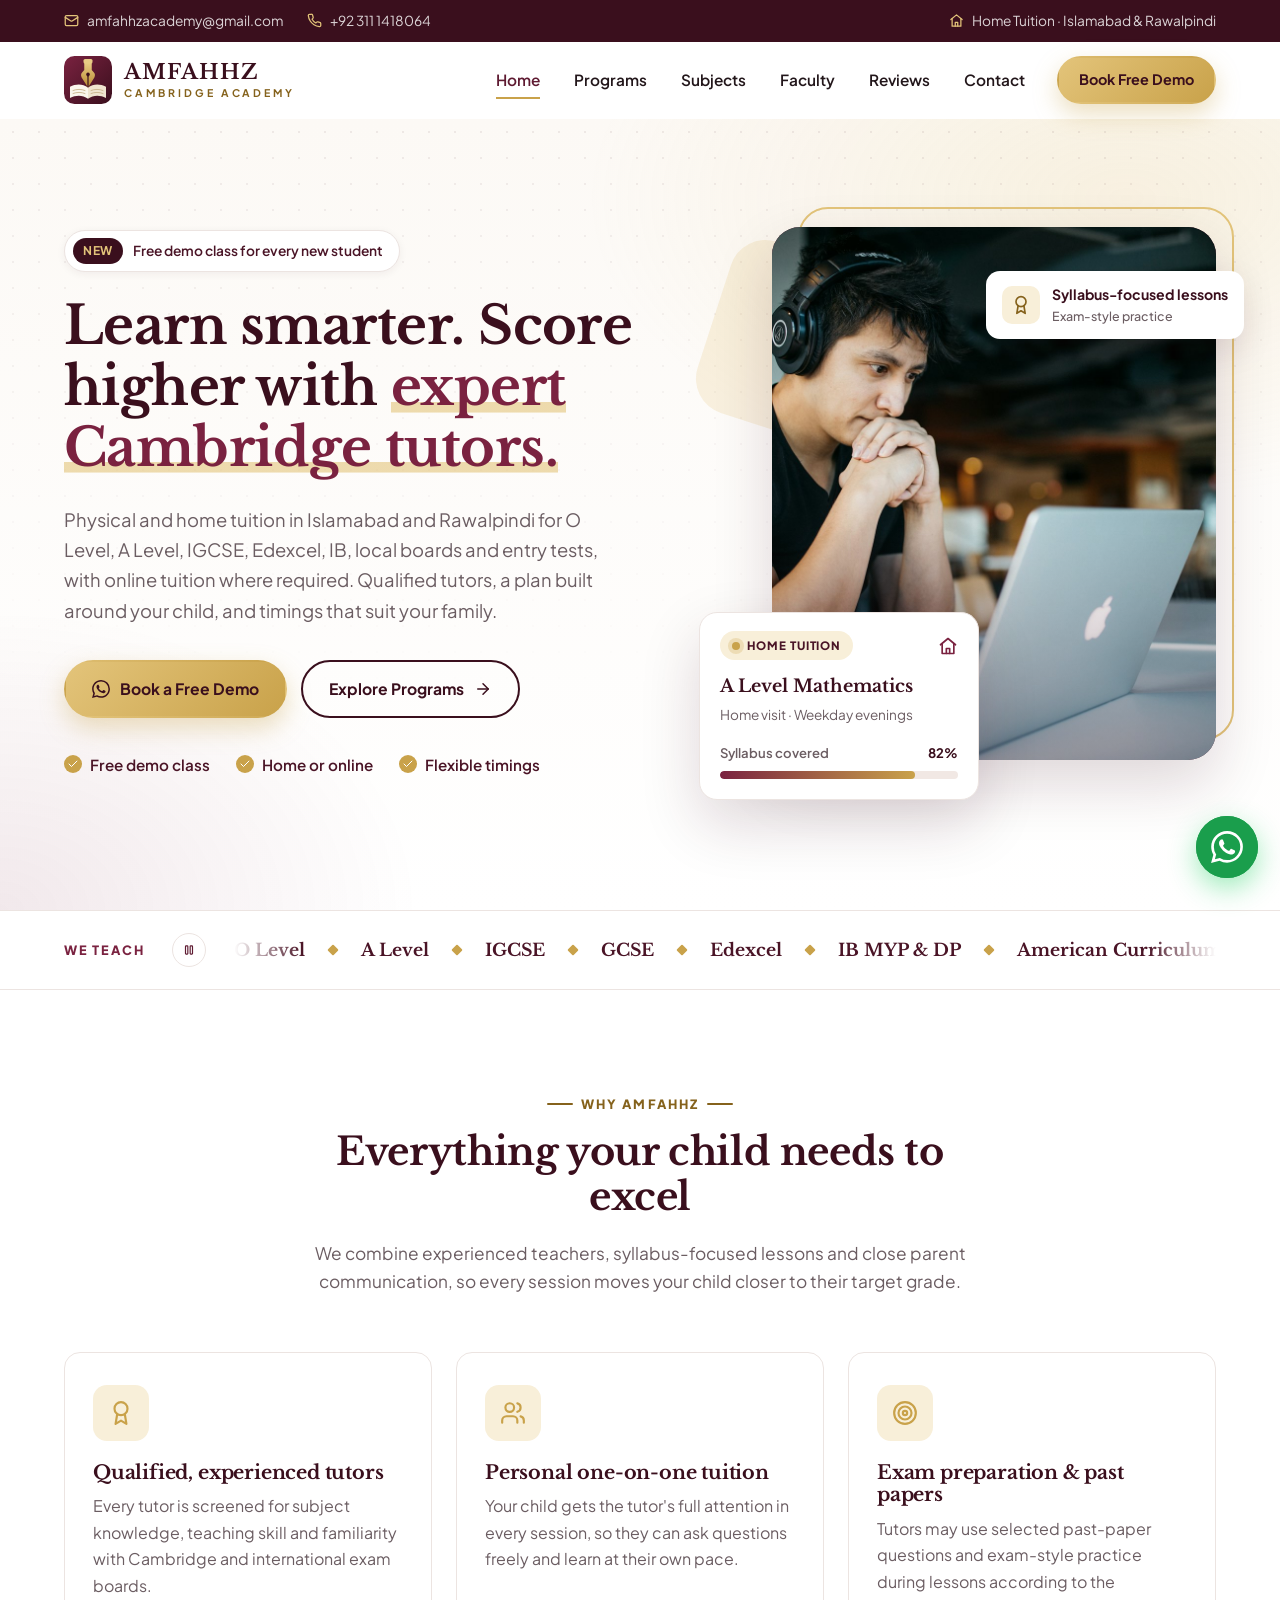
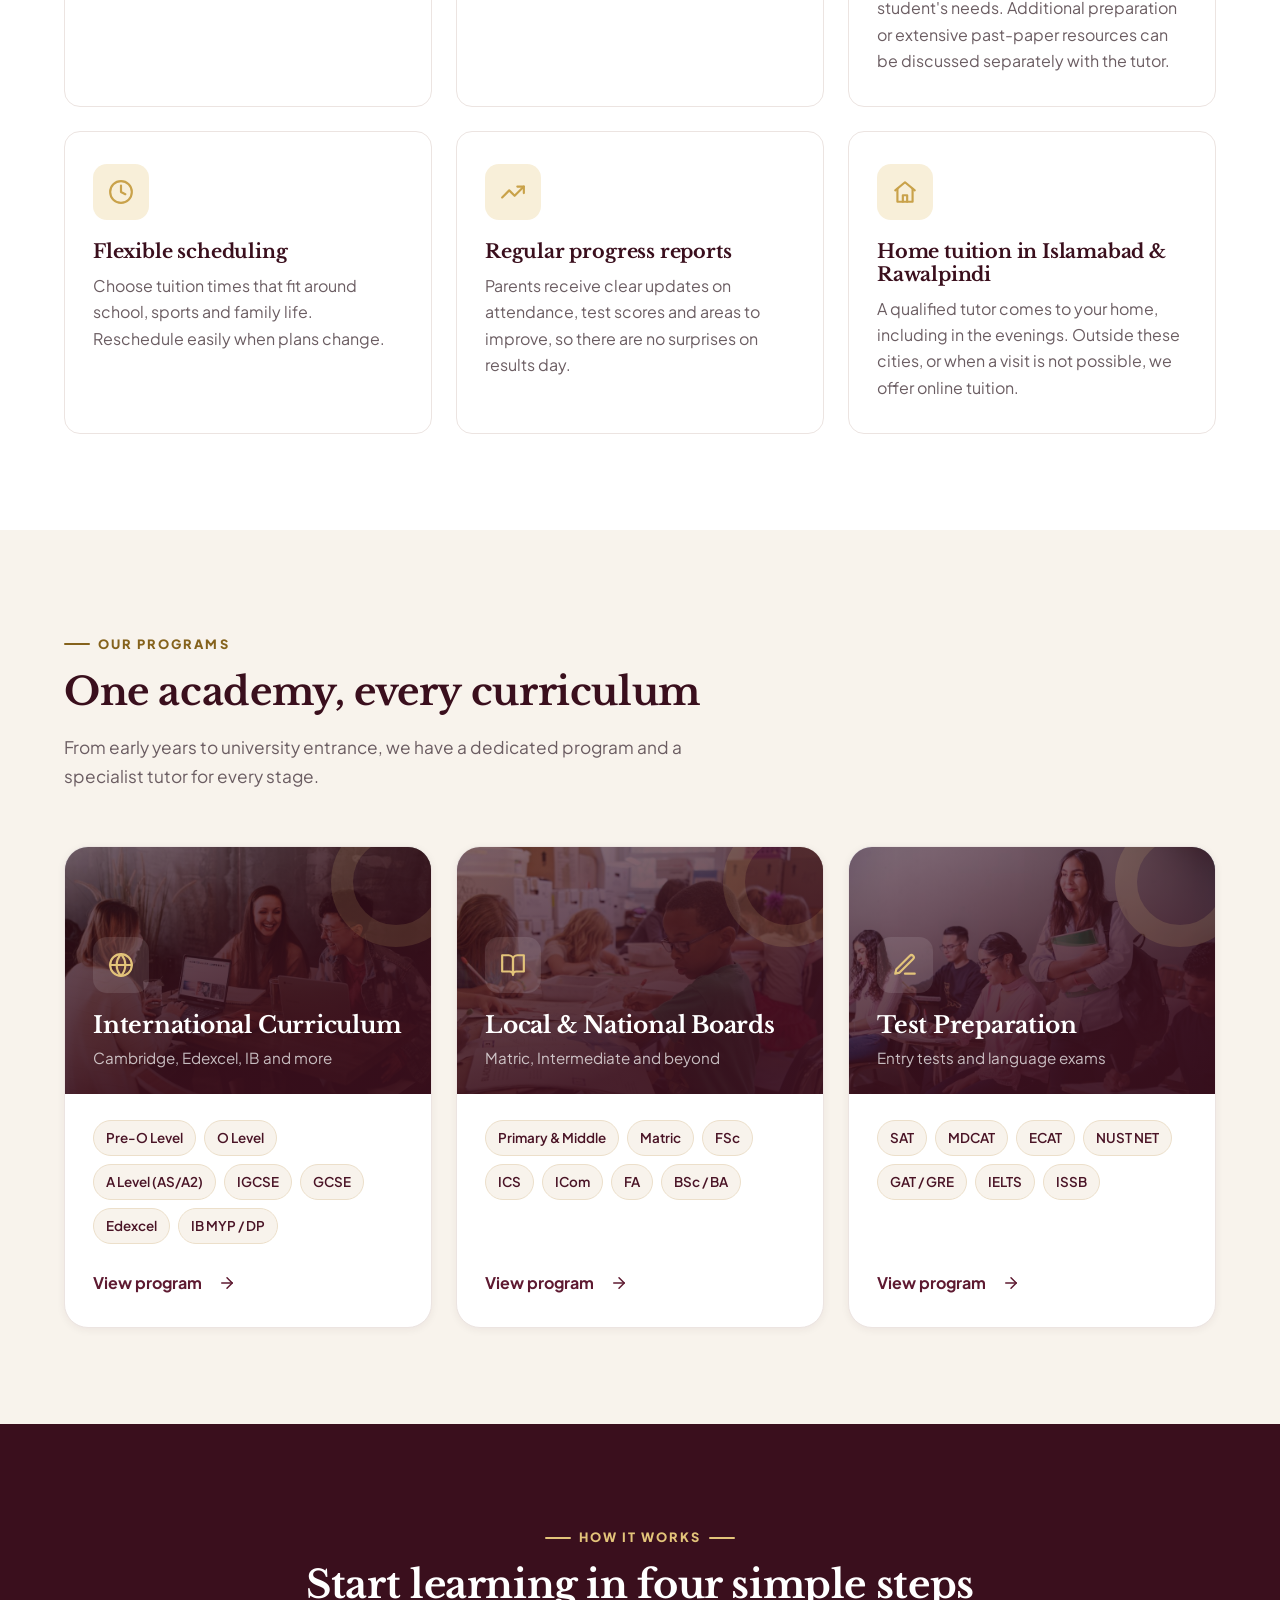
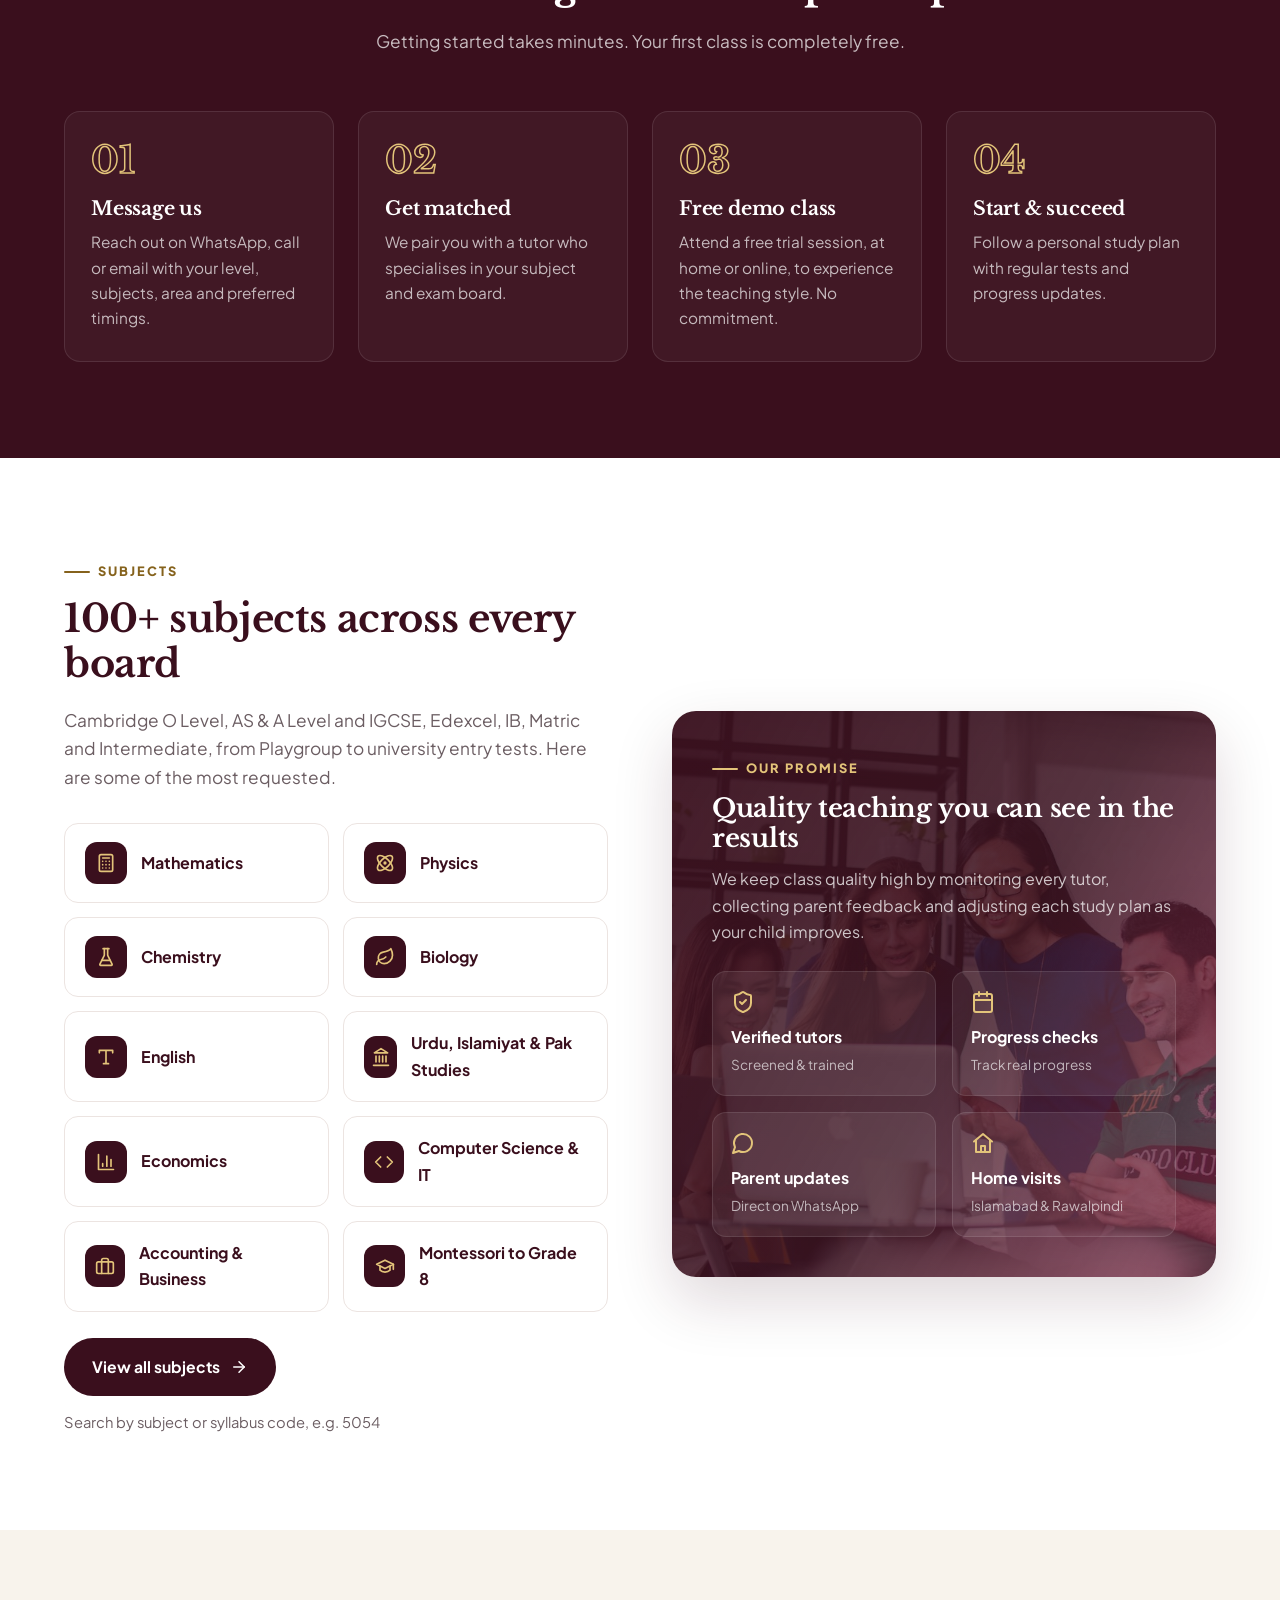
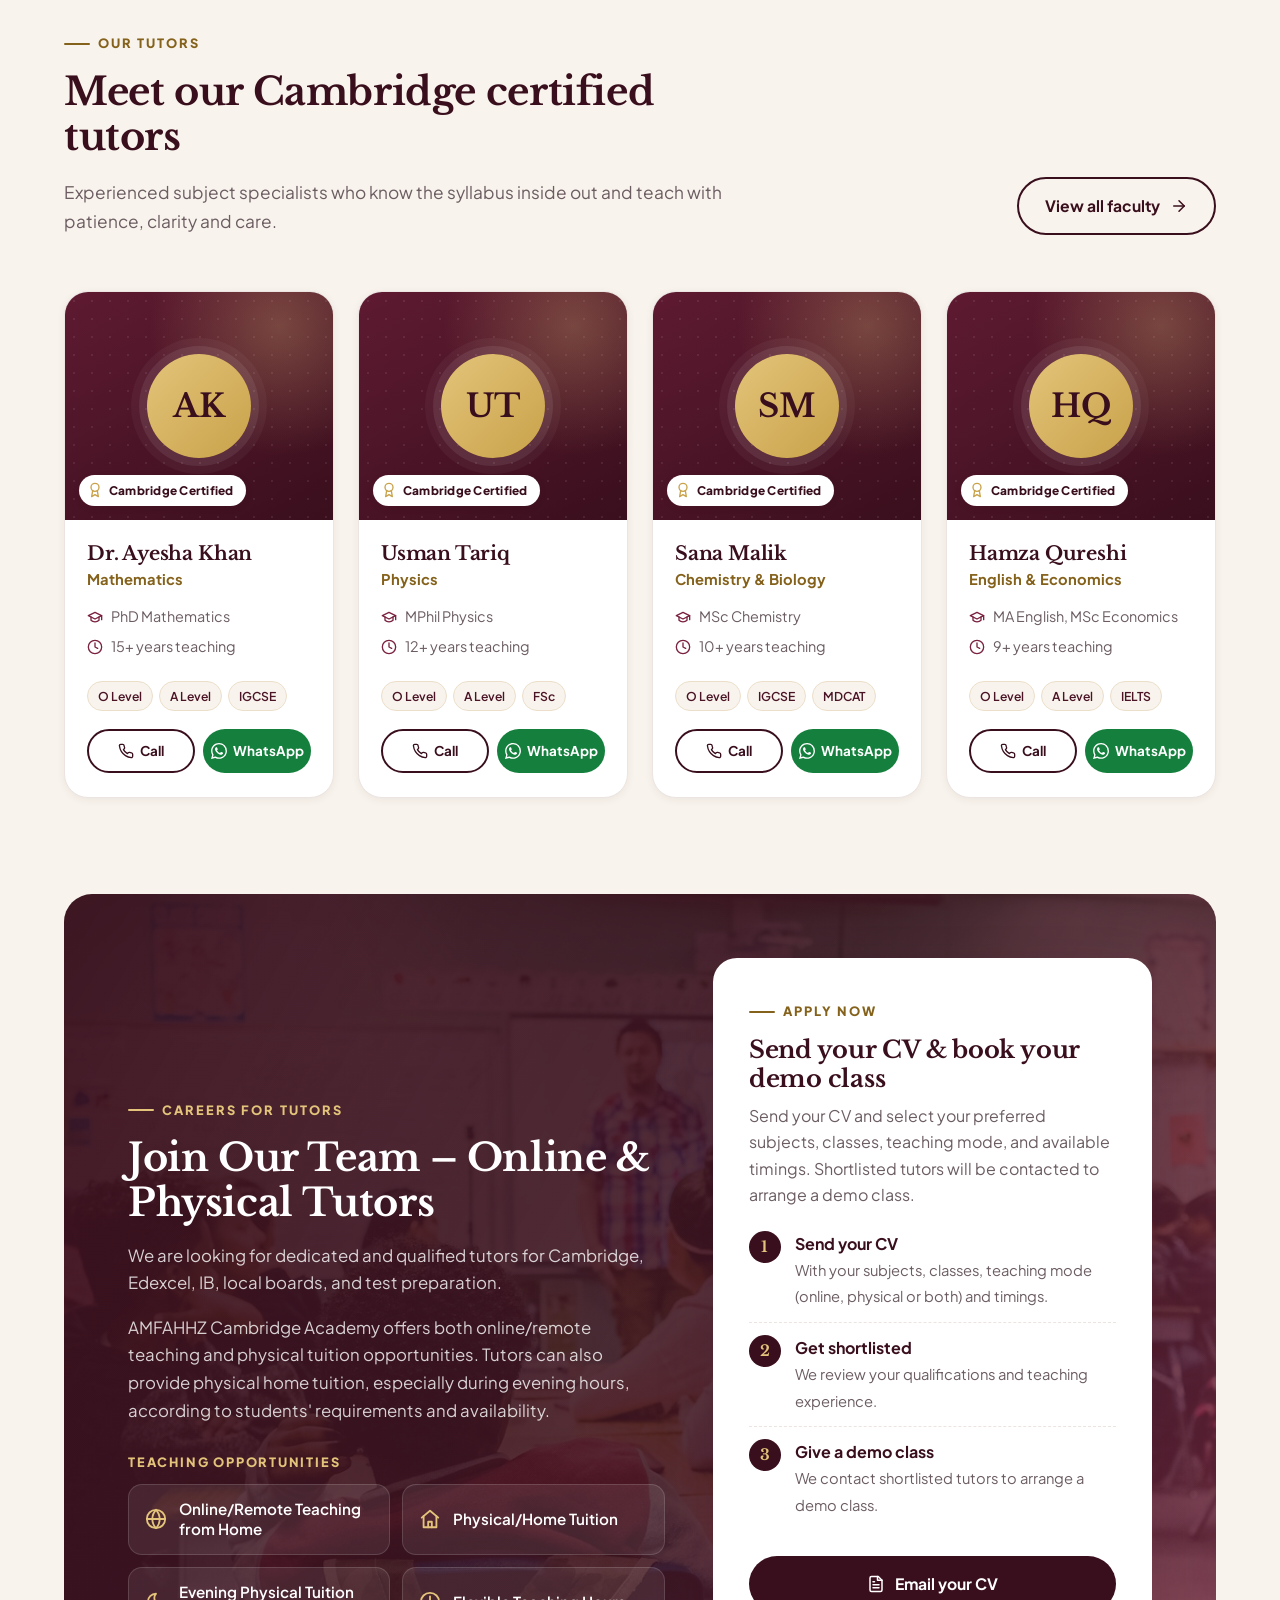
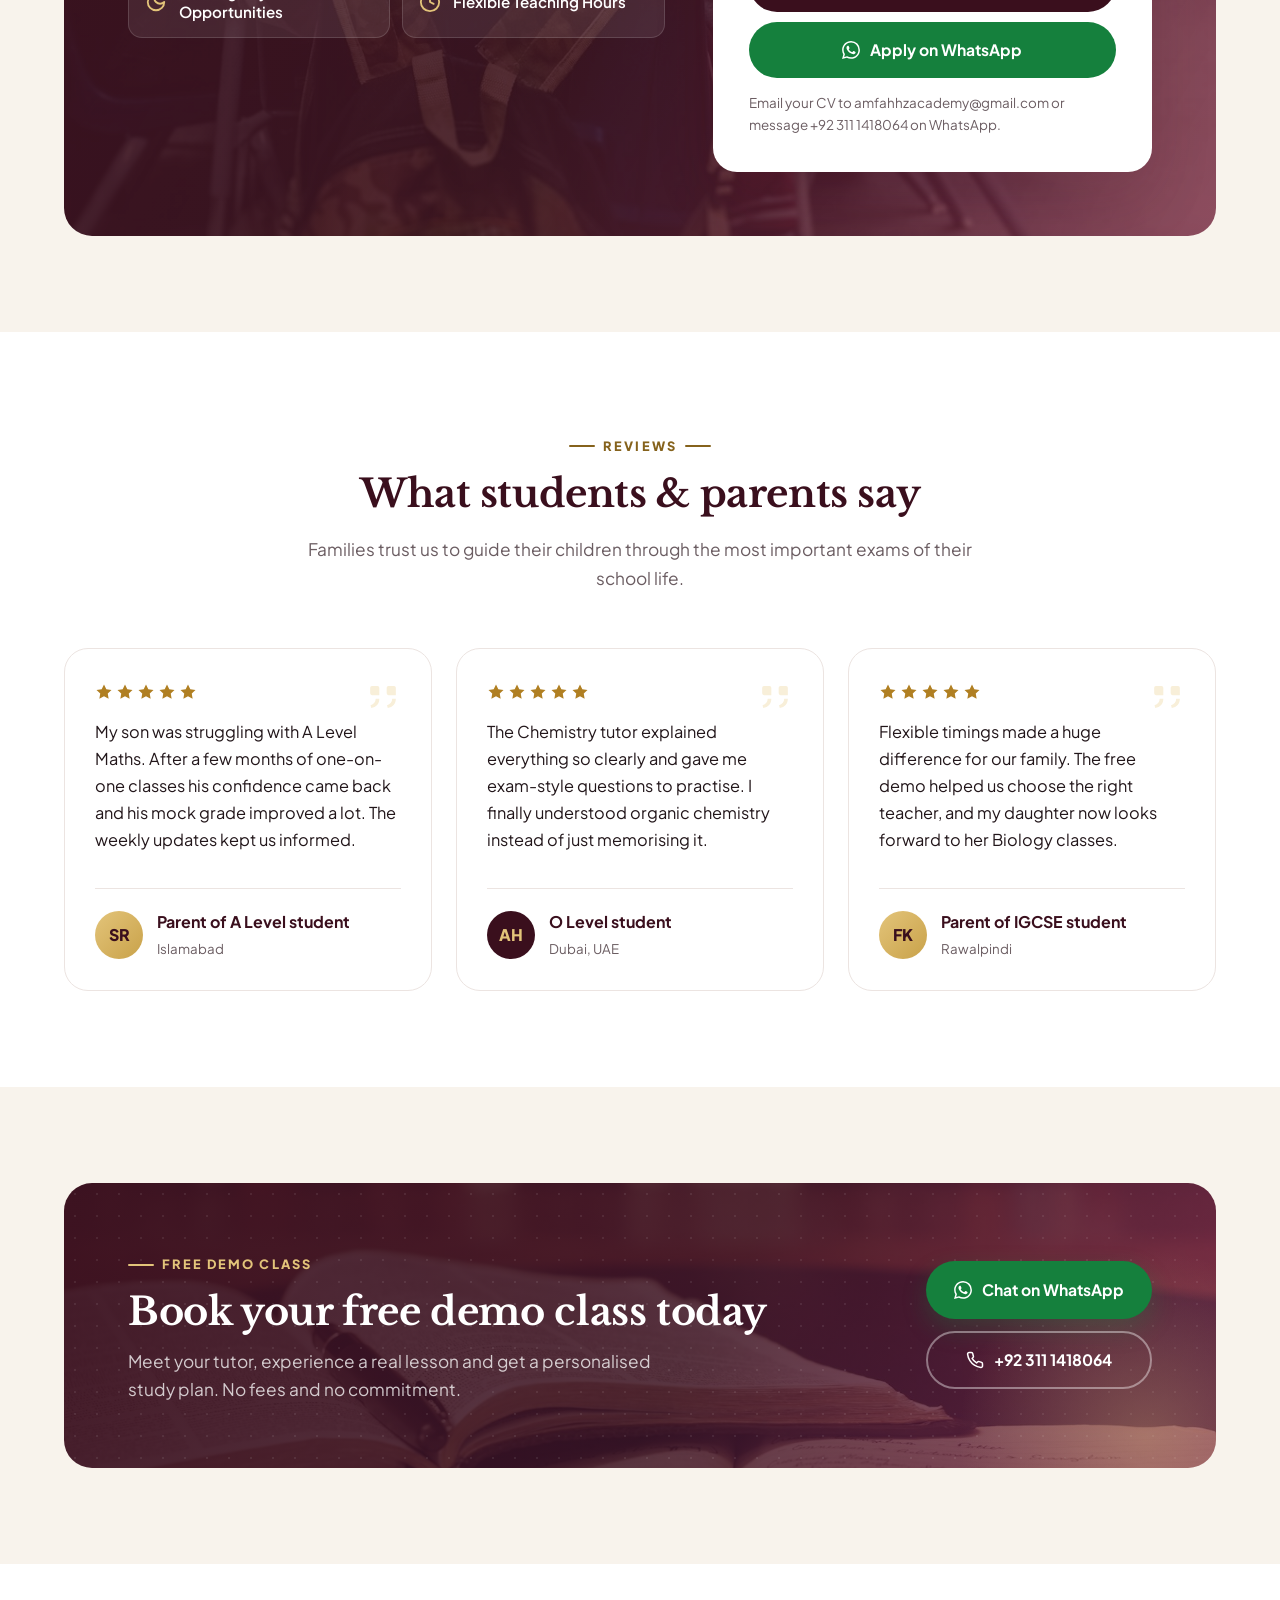
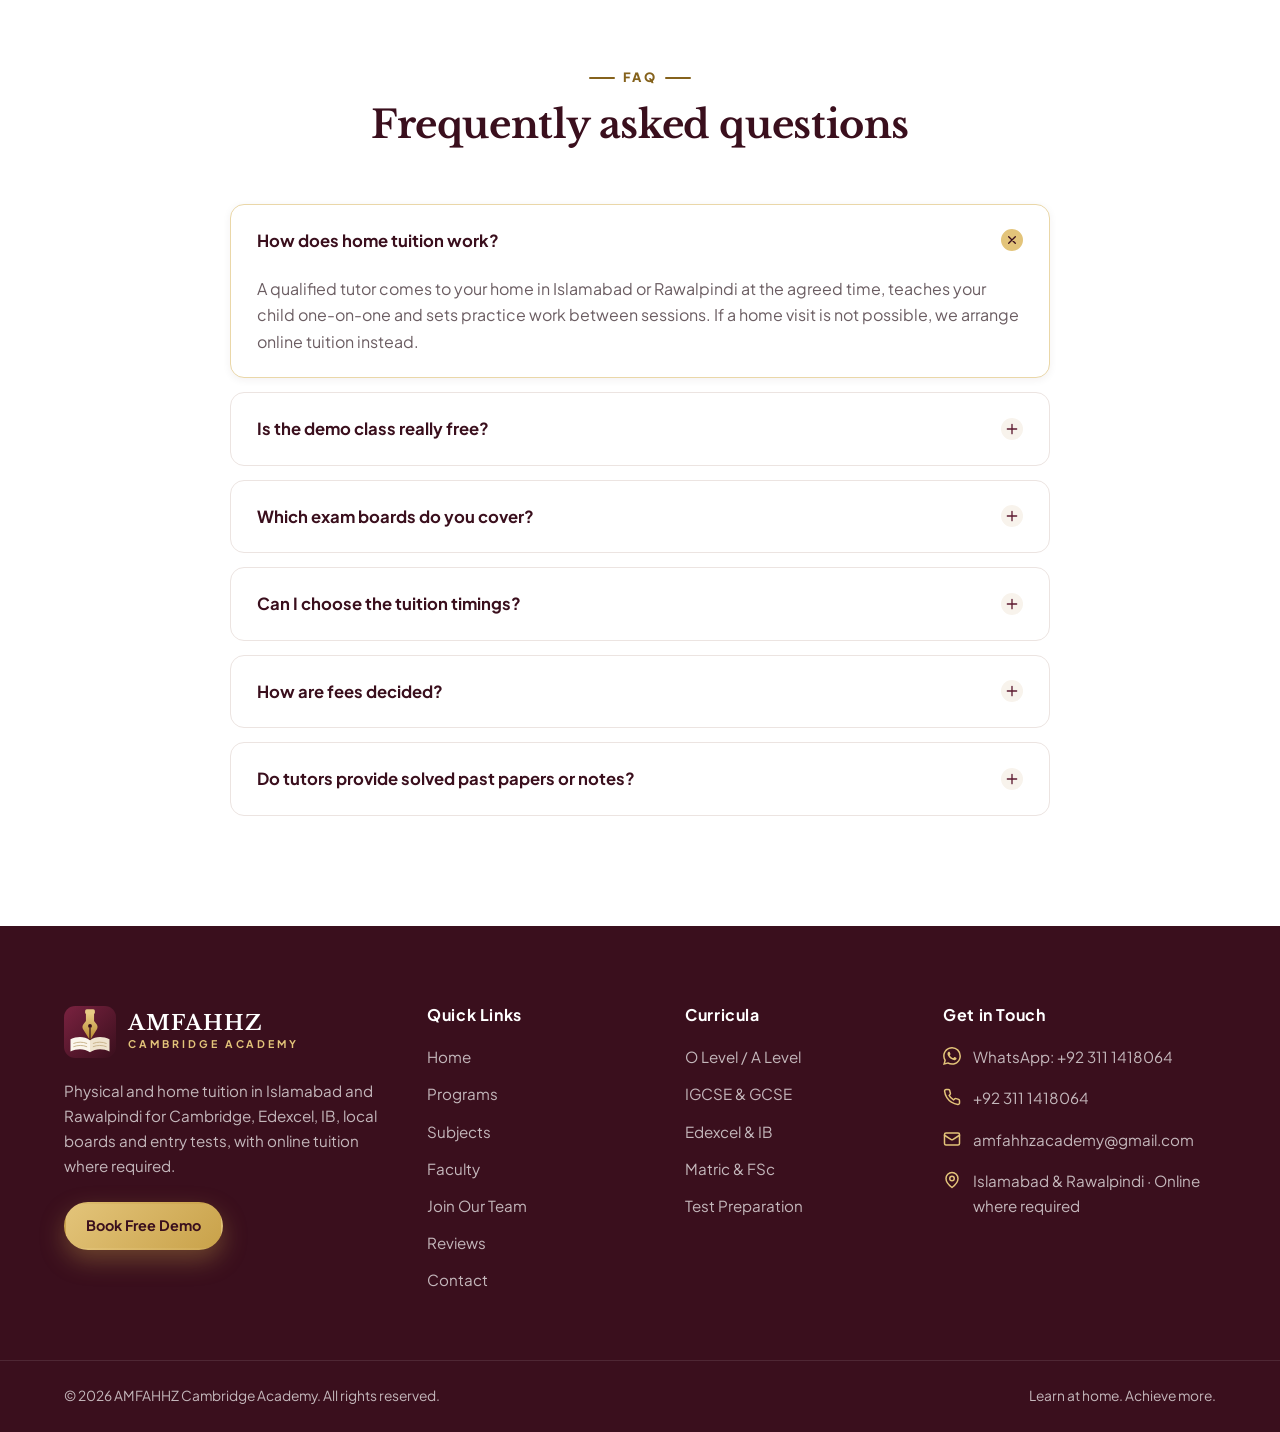
==== commit 03aa8448: "feedbacks phase 1 All the feedbacks of phase 1 are completed." ====
--- a/index.html
+++ b/index.html
@@ -3,24 +3,24 @@
 <head>
   <meta charset="UTF-8">
   <meta name="viewport" content="width=device-width, initial-scale=1.0">
-  <title>Online O Level &amp; A Level Tutors | AMFAHHZ Cambridge Academy</title>
-  <meta name="description" content="Live 1-on-1 online tutoring for O Level, A Level, IGCSE, Edexcel, IB, Matric, FSc and entry tests with expert Cambridge tutors. Book a free demo class.">
-  <link rel="canonical" href="https://amfahhz-academy.netlify.app/">
+  <title>Home Tuition in Islamabad &amp; Rawalpindi | AMFAHHZ Cambridge Academy</title>
+  <meta name="description" content="Home and physical tuition in Islamabad and Rawalpindi for O Level, A Level, IGCSE, Edexcel, IB, Matric, FSc and entry tests. Online where required.">
+  <link rel="canonical" href="https://amfahhzacademy.github.io/">
   <meta name="robots" content="index, follow, max-image-preview:large">
   <meta property="og:type" content="website">
   <meta property="og:site_name" content="AMFAHHZ Cambridge Academy">
   <meta property="og:locale" content="en_GB">
-  <meta property="og:url" content="https://amfahhz-academy.netlify.app/">
-  <meta property="og:title" content="Online O Level &amp; A Level Tutors | AMFAHHZ Cambridge Academy">
-  <meta property="og:description" content="Live 1-on-1 online tutoring for O Level, A Level, IGCSE, Edexcel, IB, Matric, FSc and entry tests with expert Cambridge tutors. Book a free demo class.">
-  <meta property="og:image" content="https://amfahhz-academy.netlify.app/assets/img/og-image.jpg">
+  <meta property="og:url" content="https://amfahhzacademy.github.io/">
+  <meta property="og:title" content="Home Tuition in Islamabad &amp; Rawalpindi | AMFAHHZ Cambridge Academy">
+  <meta property="og:description" content="Home and physical tuition in Islamabad and Rawalpindi for O Level, A Level, IGCSE, Edexcel, IB, Matric, FSc and entry tests. Online where required.">
+  <meta property="og:image" content="https://amfahhzacademy.github.io/assets/img/og-image.jpg">
   <meta property="og:image:width" content="1200">
   <meta property="og:image:height" content="630">
-  <meta property="og:image:alt" content="AMFAHHZ Cambridge Academy: online O Level, A Level and IGCSE tutoring">
+  <meta property="og:image:alt" content="AMFAHHZ Cambridge Academy: home and physical tuition in Islamabad and Rawalpindi">
   <meta name="twitter:card" content="summary_large_image">
-  <meta name="twitter:title" content="Online O Level &amp; A Level Tutors | AMFAHHZ Cambridge Academy">
-  <meta name="twitter:description" content="Live 1-on-1 online tutoring for O Level, A Level, IGCSE, Edexcel, IB, Matric, FSc and entry tests with expert Cambridge tutors. Book a free demo class.">
-  <meta name="twitter:image" content="https://amfahhz-academy.netlify.app/assets/img/og-image.jpg">
+  <meta name="twitter:title" content="Home Tuition in Islamabad &amp; Rawalpindi | AMFAHHZ Cambridge Academy">
+  <meta name="twitter:description" content="Home and physical tuition in Islamabad and Rawalpindi for O Level, A Level, IGCSE, Edexcel, IB, Matric, FSc and entry tests. Online where required.">
+  <meta name="twitter:image" content="https://amfahhzacademy.github.io/assets/img/og-image.jpg">
   <meta name="theme-color" content="#3a0f1d">
   <link rel="icon" href="favicon.ico" sizes="32x32">
   <link rel="icon" href="favicon.svg" type="image/svg+xml">
@@ -36,15 +36,24 @@
     "@graph": [
       {
         "@type": "EducationalOrganization",
-        "@id": "https://amfahhz-academy.netlify.app/#organization",
+        "@id": "https://amfahhzacademy.github.io/#organization",
         "name": "AMFAHHZ Cambridge Academy",
-        "url": "https://amfahhz-academy.netlify.app/",
-        "logo": "https://amfahhz-academy.netlify.app/assets/img/icons/icon-512.png",
-        "image": "https://amfahhz-academy.netlify.app/assets/img/og-image.jpg",
-        "description": "Live one-on-one online tutoring for Cambridge O Level, A Level, IGCSE, Edexcel, IB, Pakistani boards and entry tests.",
+        "url": "https://amfahhzacademy.github.io/",
+        "logo": "https://amfahhzacademy.github.io/assets/img/icons/icon-512.png",
+        "image": "https://amfahhzacademy.github.io/assets/img/og-image.jpg",
+        "description": "Physical and home tuition in Islamabad and Rawalpindi, with online tuition where required, for Cambridge O Level, A Level, IGCSE, Edexcel, IB, Pakistani boards and entry tests.",
         "email": "amfahhzacademy@gmail.com",
         "telephone": "+92-311-1418064",
-        "areaServed": "Worldwide",
+        "areaServed": [
+          {
+            "@type": "City",
+            "name": "Islamabad"
+          },
+          {
+            "@type": "City",
+            "name": "Rawalpindi"
+          }
+        ],
         "contactPoint": {
           "@type": "ContactPoint",
           "telephone": "+92-311-1418064",
@@ -69,24 +78,24 @@
       },
       {
         "@type": "WebSite",
-        "@id": "https://amfahhz-academy.netlify.app/#website",
-        "url": "https://amfahhz-academy.netlify.app/",
+        "@id": "https://amfahhzacademy.github.io/#website",
+        "url": "https://amfahhzacademy.github.io/",
         "name": "AMFAHHZ Cambridge Academy",
         "publisher": {
-          "@id": "https://amfahhz-academy.netlify.app/#organization"
+          "@id": "https://amfahhzacademy.github.io/#organization"
         },
         "inLanguage": "en"
       },
       {
         "@type": "FAQPage",
-        "@id": "https://amfahhz-academy.netlify.app/#faq",
+        "@id": "https://amfahhzacademy.github.io/#faq",
         "mainEntity": [
           {
             "@type": "Question",
-            "name": "How do online classes work?",
+            "name": "How does home tuition work?",
             "acceptedAnswer": {
               "@type": "Answer",
-              "text": "Classes are held live on Zoom or Google Meet. Your tutor uses a digital whiteboard, shares notes after each session and assigns practice work between classes."
+              "text": "A qualified tutor comes to your home in Islamabad or Rawalpindi at the agreed time, teaches your child one-on-one and sets practice work between sessions. If a home visit is not possible, we arrange online tuition instead."
             }
           },
           {
@@ -107,10 +116,10 @@
           },
           {
             "@type": "Question",
-            "name": "Can I choose my class timings?",
+            "name": "Can I choose the tuition timings?",
             "acceptedAnswer": {
               "@type": "Answer",
-              "text": "Absolutely. We schedule classes around your availability, including evenings and weekends, and we work across time zones for students abroad."
+              "text": "Absolutely. We schedule tuition around your family's availability, including evenings and weekends. Evening slots are available for home tuition."
             }
           },
           {
@@ -118,7 +127,15 @@
             "name": "How are fees decided?",
             "acceptedAnswer": {
               "@type": "Answer",
-              "text": "Fees depend on the level, subject and number of classes per week. Message us on WhatsApp and we will share a clear fee plan after your free demo."
+              "text": "Fees depend on the level, subject, number of sessions per week and whether tuition is at home or online. Message us on WhatsApp and we will share a clear fee plan after your free demo."
+            }
+          },
+          {
+            "@type": "Question",
+            "name": "Do tutors provide solved past papers or notes?",
+            "acceptedAnswer": {
+              "@type": "Answer",
+              "text": "Tutors may use selected past-paper questions and exam-style practice during lessons according to the student's needs. Complete solved past papers and specially prepared notes are not part of standard tuition. Additional preparation or extensive past-paper resources can be discussed separately with the tutor."
             }
           }
         ]
@@ -138,7 +155,7 @@
       <a href="mailto:amfahhzacademy@gmail.com"><svg aria-hidden="true" focusable="false" class="ico"><use href="#i-mail"/></svg>amfahhzacademy@gmail.com</a>
       <a href="tel:+923111418064" class="hide-sm"><svg aria-hidden="true" focusable="false" class="ico"><use href="#i-phone"/></svg>+92 311 1418064</a>
     </div>
-    <span class="hide-sm"><svg aria-hidden="true" focusable="false" class="ico"><use href="#i-globe"/></svg>100% Online · Students Worldwide</span>
+    <span class="hide-sm"><svg aria-hidden="true" focusable="false" class="ico"><use href="#i-home"/></svg>Home Tuition · Islamabad &amp; Rawalpindi</span>
   </div>
 </div>
 
@@ -155,6 +172,7 @@
     <nav class="main-nav" id="site-nav" aria-label="Main">
       <a href="index.html" aria-current="page">Home</a>
       <a href="programs.html">Programs</a>
+      <a href="subjects.html">Subjects</a>
       <a href="faculty.html">Faculty</a>
       <a href="index.html#reviews">Reviews</a>
       <a href="contact.html">Contact</a>
@@ -175,7 +193,7 @@
       <div class="hero-copy reveal">
         <div class="hero-badge"><b>NEW</b> Free demo class for every new student</div>
         <h1>Learn smarter. Score higher with <span>expert Cambridge tutors.</span></h1>
-        <p class="hero-lead">Live, one-on-one online classes for O Level, A Level, IGCSE, Edexcel, IB, local boards and entry tests. Qualified teachers, a plan built around your child, and support whenever you need it.</p>
+        <p class="hero-lead">Physical and home tuition in Islamabad and Rawalpindi for O Level, A Level, IGCSE, Edexcel, IB, local boards and entry tests, with online tuition where required. Qualified tutors, a plan built around your child, and timings that suit your family.</p>
         <div class="hero-actions">
           <a href="https://wa.me/923111418064?text=Hi%20AMFAHHZ%20Cambridge%20Academy!%20I%27d%20like%20to%20book%20a%20free%20demo%20class." target="_blank" rel="noopener" class="btn btn-gold">
             <svg aria-hidden="true" focusable="false" class="ico"><use href="#i-whatsapp"/></svg>Book a Free Demo
@@ -184,7 +202,7 @@
         </div>
         <ul class="hero-checks">
           <li><svg aria-hidden="true" focusable="false" class="ico"><use href="#i-check"/></svg>Free demo class</li>
-          <li><svg aria-hidden="true" focusable="false" class="ico"><use href="#i-check"/></svg>No commitment</li>
+          <li><svg aria-hidden="true" focusable="false" class="ico"><use href="#i-check"/></svg>Home or online</li>
           <li><svg aria-hidden="true" focusable="false" class="ico"><use href="#i-check"/></svg>Flexible timings</li>
         </ul>
       </div>
@@ -192,12 +210,12 @@
       <div class="hero-visual reveal d2">
         <div class="hero-shape" aria-hidden="true"></div>
         <figure class="hero-photo">
-          <img src="assets/img/photos/student-online-class.jpg" alt="Student with headphones taking a live online class on a laptop" width="900" height="1080" fetchpriority="high">
+          <img src="assets/img/photos/student-online-class.jpg" alt="Student with headphones studying on a laptop" width="900" height="1080" fetchpriority="high">
         </figure>
         <div class="live-card" aria-hidden="true">
-          <div class="row"><span class="live-pill">LIVE CLASS</span><svg aria-hidden="true" focusable="false" class="ico"><use href="#i-video"/></svg></div>
+          <div class="row"><span class="live-pill">HOME TUITION</span><svg aria-hidden="true" focusable="false" class="ico"><use href="#i-home"/></svg></div>
           <strong>A Level Mathematics</strong>
-          <small>Pure Maths 3 · Integration</small>
+          <small>Home visit · Weekday evenings</small>
           <div class="progress-wrap">
             <div class="progress-label"><span>Syllabus covered</span><b>82%</b></div>
             <div class="progress"><i></i></div>
@@ -205,7 +223,7 @@
         </div>
         <div class="float-badge fb-1" aria-hidden="true">
           <span class="ib"><svg aria-hidden="true" focusable="false" class="ico"><use href="#i-award"/></svg></span>
-          <span>Past-paper practice<small>Exam-focused lessons</small></span>
+          <span>Syllabus-focused lessons<small>Exam-style practice</small></span>
         </div>
       </div>
     </div>
@@ -235,7 +253,7 @@
       <div class="section-head center reveal">
         <span class="eyebrow">Why AMFAHHZ</span>
         <h2>Everything your child needs to excel</h2>
-        <p>We combine experienced teachers, exam-focused lessons and close parent communication, so every class moves your child closer to their target grade.</p>
+        <p>We combine experienced teachers, syllabus-focused lessons and close parent communication, so every session moves your child closer to their target grade.</p>
       </div>
       <div class="grid grid-3">
         <article class="card reveal">
@@ -244,19 +262,19 @@
           <p>Every tutor is screened for subject knowledge, teaching skill and familiarity with Cambridge and international exam boards.</p>
         </article>
         <article class="card reveal d1">
-          <div class="icon-box"><svg aria-hidden="true" focusable="false" class="ico"><use href="#i-video"/></svg></div>
-          <h3>Live one-on-one classes</h3>
-          <p>Personal attention in every session. Your child can ask questions freely and learn at the pace that suits them.</p>
+          <div class="icon-box"><svg aria-hidden="true" focusable="false" class="ico"><use href="#i-users"/></svg></div>
+          <h3>Personal one-on-one tuition</h3>
+          <p>Your child gets the tutor's full attention in every session, so they can ask questions freely and learn at their own pace.</p>
         </article>
         <article class="card reveal d2">
           <div class="icon-box"><svg aria-hidden="true" focusable="false" class="ico"><use href="#i-target"/></svg></div>
-          <h3>Exam-focused approach</h3>
-          <p>Topical past papers, mark-scheme techniques and timed practice help students walk into exams prepared and confident.</p>
+          <h3>Exam preparation &amp; past papers</h3>
+          <p>Tutors may use selected past-paper questions and exam-style practice during lessons according to the student's needs. Additional preparation or extensive past-paper resources can be discussed separately with the tutor.</p>
         </article>
         <article class="card reveal">
           <div class="icon-box"><svg aria-hidden="true" focusable="false" class="ico"><use href="#i-clock"/></svg></div>
           <h3>Flexible scheduling</h3>
-          <p>Choose class times that fit around school, sports and family life. Reschedule easily when plans change.</p>
+          <p>Choose tuition times that fit around school, sports and family life. Reschedule easily when plans change.</p>
         </article>
         <article class="card reveal d1">
           <div class="icon-box"><svg aria-hidden="true" focusable="false" class="ico"><use href="#i-trend"/></svg></div>
@@ -264,9 +282,9 @@
           <p>Parents receive clear updates on attendance, test scores and areas to improve, so there are no surprises on results day.</p>
         </article>
         <article class="card reveal d2">
-          <div class="icon-box"><svg aria-hidden="true" focusable="false" class="ico"><use href="#i-globe"/></svg></div>
-          <h3>Learn from anywhere</h3>
-          <p>We are 100% online. Students in Pakistan, the Middle East, the UK and beyond can join from home.</p>
+          <div class="icon-box"><svg aria-hidden="true" focusable="false" class="ico"><use href="#i-home"/></svg></div>
+          <h3>Home tuition in Islamabad &amp; Rawalpindi</h3>
+          <p>A qualified tutor comes to your home, including in the evenings. Outside these cities, or when a visit is not possible, we offer online tuition.</p>
         </article>
       </div>
     </div>
@@ -338,7 +356,7 @@
       <div class="grid grid-4 steps">
         <div class="step reveal">
           <h3>Message us</h3>
-          <p>Reach out on WhatsApp, call or email with your level, subjects and preferred timings.</p>
+          <p>Reach out on WhatsApp, call or email with your level, subjects, area and preferred timings.</p>
         </div>
         <div class="step reveal d1">
           <h3>Get matched</h3>
@@ -346,7 +364,7 @@
         </div>
         <div class="step reveal d2">
           <h3>Free demo class</h3>
-          <p>Attend a free trial session to experience the teaching style. No commitment.</p>
+          <p>Attend a free trial session, at home or online, to experience the teaching style. No commitment.</p>
         </div>
         <div class="step reveal d3">
           <h3>Start &amp; succeed</h3>
@@ -362,17 +380,24 @@
       <div class="split">
         <div class="reveal">
           <span class="eyebrow">Subjects</span>
-          <h2>Specialist tutors for every subject</h2>
-          <p style="color:var(--muted);font-size:1.08rem;margin-bottom:32px">Whether your child needs help with one tricky topic or full exam preparation, our subject specialists make difficult ideas simple.</p>
+          <h2>100+ subjects across every board</h2>
+          <p style="color:var(--muted);font-size:1.08rem;margin-bottom:32px">Cambridge O Level, AS &amp; A Level and IGCSE, Edexcel, IB, Matric and Intermediate, from Playgroup to university entry tests. Here are some of the most requested.</p>
+          <!-- Each tile opens subjects.html filtered to that subject (?q=...). Keep the full list on subjects.html. -->
           <div class="grid grid-2" style="gap:14px">
-            <div class="subject"><span class="ib"><svg aria-hidden="true" focusable="false" class="ico"><use href="#i-calc"/></svg></span>Mathematics</div>
-            <div class="subject"><span class="ib"><svg aria-hidden="true" focusable="false" class="ico"><use href="#i-atom"/></svg></span>Physics</div>
-            <div class="subject"><span class="ib"><svg aria-hidden="true" focusable="false" class="ico"><use href="#i-flask"/></svg></span>Chemistry</div>
-            <div class="subject"><span class="ib"><svg aria-hidden="true" focusable="false" class="ico"><use href="#i-leaf"/></svg></span>Biology</div>
-            <div class="subject"><span class="ib"><svg aria-hidden="true" focusable="false" class="ico"><use href="#i-type"/></svg></span>English</div>
-            <div class="subject"><span class="ib"><svg aria-hidden="true" focusable="false" class="ico"><use href="#i-chart"/></svg></span>Economics</div>
-            <div class="subject"><span class="ib"><svg aria-hidden="true" focusable="false" class="ico"><use href="#i-code"/></svg></span>Computer Science</div>
-            <div class="subject"><span class="ib"><svg aria-hidden="true" focusable="false" class="ico"><use href="#i-briefcase"/></svg></span>Accounting &amp; Business</div>
+            <a class="subject" href="subjects.html?q=Mathematics"><span class="ib"><svg aria-hidden="true" focusable="false" class="ico"><use href="#i-calc"/></svg></span>Mathematics</a>
+            <a class="subject" href="subjects.html?q=Physics"><span class="ib"><svg aria-hidden="true" focusable="false" class="ico"><use href="#i-atom"/></svg></span>Physics</a>
+            <a class="subject" href="subjects.html?q=Chemistry"><span class="ib"><svg aria-hidden="true" focusable="false" class="ico"><use href="#i-flask"/></svg></span>Chemistry</a>
+            <a class="subject" href="subjects.html?q=Biology"><span class="ib"><svg aria-hidden="true" focusable="false" class="ico"><use href="#i-leaf"/></svg></span>Biology</a>
+            <a class="subject" href="subjects.html?q=English"><span class="ib"><svg aria-hidden="true" focusable="false" class="ico"><use href="#i-type"/></svg></span>English</a>
+            <a class="subject" href="subjects.html?q=Urdu,Islamiyat,Islamiat,Pakistan%20Studies"><span class="ib"><svg aria-hidden="true" focusable="false" class="ico"><use href="#i-landmark"/></svg></span>Urdu, Islamiyat &amp; Pak Studies</a>
+            <a class="subject" href="subjects.html?q=Economics"><span class="ib"><svg aria-hidden="true" focusable="false" class="ico"><use href="#i-chart"/></svg></span>Economics</a>
+            <a class="subject" href="subjects.html?q=Computer,Information,ICT"><span class="ib"><svg aria-hidden="true" focusable="false" class="ico"><use href="#i-code"/></svg></span>Computer Science &amp; IT</a>
+            <a class="subject" href="subjects.html?q=Accounting,Business,Commerce"><span class="ib"><svg aria-hidden="true" focusable="false" class="ico"><use href="#i-briefcase"/></svg></span>Accounting &amp; Business</a>
+            <a class="subject" href="subjects.html#school"><span class="ib"><svg aria-hidden="true" focusable="false" class="ico"><use href="#i-cap"/></svg></span>Montessori to Grade 8</a>
+          </div>
+          <div class="subjects-more">
+            <a href="subjects.html" class="btn btn-brand">View all subjects <svg aria-hidden="true" focusable="false" class="ico"><use href="#i-arrow"/></svg></a>
+            <small>Search by subject or syllabus code, e.g. 5054</small>
           </div>
         </div>
         <div class="panel photo-bg photo-group-study reveal d2">
@@ -381,9 +406,9 @@
           <p>We keep class quality high by monitoring every tutor, collecting parent feedback and adjusting each study plan as your child improves.</p>
           <div class="panel-stats">
             <div><svg aria-hidden="true" focusable="false" class="ico"><use href="#i-shield"/></svg><b>Verified tutors</b><span>Screened &amp; trained</span></div>
-            <div><svg aria-hidden="true" focusable="false" class="ico"><use href="#i-calendar"/></svg><b>Monthly tests</b><span>Track real progress</span></div>
+            <div><svg aria-hidden="true" focusable="false" class="ico"><use href="#i-calendar"/></svg><b>Progress checks</b><span>Track real progress</span></div>
             <div><svg aria-hidden="true" focusable="false" class="ico"><use href="#i-chat"/></svg><b>Parent updates</b><span>Direct on WhatsApp</span></div>
-            <div><svg aria-hidden="true" focusable="false" class="ico"><use href="#i-book"/></svg><b>Study notes</b><span>Shared after class</span></div>
+            <div><svg aria-hidden="true" focusable="false" class="ico"><use href="#i-home"/></svg><b>Home visits</b><span>Islamabad &amp; Rawalpindi</span></div>
           </div>
         </div>
       </div>
@@ -485,6 +510,42 @@
     </div>
   </section>
 
+  <!-- ===== Join our team (also on faculty.html: keep both copies the same) ===== -->
+  <section class="section bg-cream flush-top" id="join-our-team">
+    <div class="container">
+      <div class="join-team photo-bg photo-classroom reveal">
+        <div class="join-intro">
+          <span class="eyebrow">Careers for tutors</span>
+          <h2>Join Our Team – Online &amp; Physical Tutors</h2>
+          <p>We are looking for dedicated and qualified tutors for Cambridge, Edexcel, IB, local boards, and test preparation.</p>
+          <p>AMFAHHZ Cambridge Academy offers both online/remote teaching and physical tuition opportunities. Tutors can also provide physical home tuition, especially during evening hours, according to students' requirements and availability.</p>
+          <h3 class="join-subtitle">Teaching opportunities</h3>
+          <ul class="join-options">
+            <li><svg aria-hidden="true" focusable="false" class="ico"><use href="#i-globe"/></svg>Online/Remote Teaching from Home</li>
+            <li><svg aria-hidden="true" focusable="false" class="ico"><use href="#i-home"/></svg>Physical/Home Tuition</li>
+            <li><svg aria-hidden="true" focusable="false" class="ico"><use href="#i-moon"/></svg>Evening Physical Tuition Opportunities</li>
+            <li><svg aria-hidden="true" focusable="false" class="ico"><use href="#i-clock"/></svg>Flexible Teaching Hours</li>
+          </ul>
+        </div>
+        <div class="apply-card">
+          <span class="eyebrow">Apply now</span>
+          <h3>Send your CV &amp; book your demo class</h3>
+          <p>Send your CV and select your preferred subjects, classes, teaching mode, and available timings. Shortlisted tutors will be contacted to arrange a demo class.</p>
+          <ol class="apply-steps">
+            <li><b>1</b><div><strong>Send your CV</strong><span>With your subjects, classes, teaching mode (online, physical or both) and timings.</span></div></li>
+            <li><b>2</b><div><strong>Get shortlisted</strong><span>We review your qualifications and teaching experience.</span></div></li>
+            <li><b>3</b><div><strong>Give a demo class</strong><span>We contact shortlisted tutors to arrange a demo class.</span></div></li>
+          </ol>
+          <div class="apply-actions">
+            <a href="mailto:amfahhzacademy@gmail.com?subject=Tutor%20Application&amp;body=Hi%20AMFAHHZ%20Cambridge%20Academy%2C%0D%0A%0D%0AI%20would%20like%20to%20apply%20as%20a%20tutor.%20My%20CV%20is%20attached.%0D%0A%0D%0AFull%20name%3A%0D%0APhone%20%2F%20WhatsApp%3A%0D%0ACity%20and%20area%3A%0D%0AQualification%3A%0D%0ATeaching%20experience%3A%0D%0APreferred%20subjects%3A%0D%0APreferred%20classes%20%2F%20levels%20(e.g.%20O%20Level%2C%20A%20Level%2C%20Matric)%3A%0D%0ATeaching%20mode%20(Online%20%2F%20Physical%20home%20tuition%20%2F%20Both)%3A%0D%0AAvailable%20timings%20(e.g.%20weekday%20evenings)%3A%0D%0A" class="btn btn-brand"><svg aria-hidden="true" focusable="false" class="ico"><use href="#i-file"/></svg>Email your CV</a>
+            <a href="https://wa.me/923111418064?text=Hi%20AMFAHHZ%20Cambridge%20Academy!%20I%27d%20like%20to%20apply%20as%20a%20tutor.%0ASubjects%3A%0AClasses%20%2F%20levels%3A%0ATeaching%20mode%20(Online%20%2F%20Physical%20%2F%20Both)%3A%0AAvailable%20timings%3A%0ACity%20and%20area%3A" target="_blank" rel="noopener" class="btn btn-wa" aria-label="Apply on WhatsApp (opens WhatsApp)"><svg aria-hidden="true" focusable="false" class="ico"><use href="#i-whatsapp"/></svg>Apply on WhatsApp</a>
+          </div>
+          <p class="apply-note">Email your CV to amfahhzacademy@gmail.com or message +92 311 1418064 on WhatsApp.</p>
+        </div>
+      </div>
+    </div>
+  </section>
+
   <!-- ===== Testimonials ===== -->
   <!-- NOTE: sample reviews. Replace with real student/parent feedback before going live. -->
   <section class="section" id="reviews">
@@ -499,19 +560,19 @@
           <svg aria-hidden="true" focusable="false" class="ico"><use href="#i-quote"/></svg>
           <div class="stars" role="img" aria-label="Rated 5 out of 5"><svg aria-hidden="true" focusable="false" class="ico"><use href="#i-star"/></svg><svg aria-hidden="true" focusable="false" class="ico"><use href="#i-star"/></svg><svg aria-hidden="true" focusable="false" class="ico"><use href="#i-star"/></svg><svg aria-hidden="true" focusable="false" class="ico"><use href="#i-star"/></svg><svg aria-hidden="true" focusable="false" class="ico"><use href="#i-star"/></svg></div>
           <p>My son was struggling with A Level Maths. After a few months of one-on-one classes his confidence came back and his mock grade improved a lot. The weekly updates kept us informed.</p>
-          <figcaption class="person"><div class="avatar">SR</div><div><strong>Parent of A Level student</strong><small>Lahore</small></div></figcaption>
+          <figcaption class="person"><div class="avatar">SR</div><div><strong>Parent of A Level student</strong><small>Islamabad</small></div></figcaption>
         </figure>
         <figure class="testimonial reveal d1" style="margin:0">
           <svg aria-hidden="true" focusable="false" class="ico"><use href="#i-quote"/></svg>
           <div class="stars" role="img" aria-label="Rated 5 out of 5"><svg aria-hidden="true" focusable="false" class="ico"><use href="#i-star"/></svg><svg aria-hidden="true" focusable="false" class="ico"><use href="#i-star"/></svg><svg aria-hidden="true" focusable="false" class="ico"><use href="#i-star"/></svg><svg aria-hidden="true" focusable="false" class="ico"><use href="#i-star"/></svg><svg aria-hidden="true" focusable="false" class="ico"><use href="#i-star"/></svg></div>
-          <p>The Chemistry tutor explained everything so clearly and gave me topical past papers every week. I finally understood organic chemistry instead of just memorising it.</p>
+          <p>The Chemistry tutor explained everything so clearly and gave me exam-style questions to practise. I finally understood organic chemistry instead of just memorising it.</p>
           <figcaption class="person"><div class="avatar brand">AH</div><div><strong>O Level student</strong><small>Dubai, UAE</small></div></figcaption>
         </figure>
         <figure class="testimonial reveal d2" style="margin:0">
           <svg aria-hidden="true" focusable="false" class="ico"><use href="#i-quote"/></svg>
           <div class="stars" role="img" aria-label="Rated 5 out of 5"><svg aria-hidden="true" focusable="false" class="ico"><use href="#i-star"/></svg><svg aria-hidden="true" focusable="false" class="ico"><use href="#i-star"/></svg><svg aria-hidden="true" focusable="false" class="ico"><use href="#i-star"/></svg><svg aria-hidden="true" focusable="false" class="ico"><use href="#i-star"/></svg><svg aria-hidden="true" focusable="false" class="ico"><use href="#i-star"/></svg></div>
           <p>Flexible timings made a huge difference for our family. The free demo helped us choose the right teacher, and my daughter now looks forward to her Biology classes.</p>
-          <figcaption class="person"><div class="avatar">FK</div><div><strong>Parent of IGCSE student</strong><small>Karachi</small></div></figcaption>
+          <figcaption class="person"><div class="avatar">FK</div><div><strong>Parent of IGCSE student</strong><small>Rawalpindi</small></div></figcaption>
         </figure>
       </div>
     </div>
@@ -543,8 +604,8 @@
       </div>
       <div class="faq reveal">
         <details open>
-          <summary>How do online classes work?<svg aria-hidden="true" focusable="false" class="ico"><use href="#i-plus"/></svg></summary>
-          <p>Classes are held live on Zoom or Google Meet. Your tutor uses a digital whiteboard, shares notes after each session and assigns practice work between classes.</p>
+          <summary>How does home tuition work?<svg aria-hidden="true" focusable="false" class="ico"><use href="#i-plus"/></svg></summary>
+          <p>A qualified tutor comes to your home in Islamabad or Rawalpindi at the agreed time, teaches your child one-on-one and sets practice work between sessions. If a home visit is not possible, we arrange online tuition instead.</p>
         </details>
         <details>
           <summary>Is the demo class really free?<svg aria-hidden="true" focusable="false" class="ico"><use href="#i-plus"/></svg></summary>
@@ -555,12 +616,16 @@
           <p>We teach Cambridge (O Level, A Level, IGCSE), Edexcel, GCSE, IB, American curriculum, Pakistani boards (Matric, FSc, ICS, ICom, FA) and entry tests such as SAT, MDCAT, ECAT and NUST NET.</p>
         </details>
         <details>
-          <summary>Can I choose my class timings?<svg aria-hidden="true" focusable="false" class="ico"><use href="#i-plus"/></svg></summary>
-          <p>Absolutely. We schedule classes around your availability, including evenings and weekends, and we work across time zones for students abroad.</p>
+          <summary>Can I choose the tuition timings?<svg aria-hidden="true" focusable="false" class="ico"><use href="#i-plus"/></svg></summary>
+          <p>Absolutely. We schedule tuition around your family's availability, including evenings and weekends. Evening slots are available for home tuition.</p>
         </details>
         <details>
           <summary>How are fees decided?<svg aria-hidden="true" focusable="false" class="ico"><use href="#i-plus"/></svg></summary>
-          <p>Fees depend on the level, subject and number of classes per week. Message us on WhatsApp and we will share a clear fee plan after your free demo.</p>
+          <p>Fees depend on the level, subject, number of sessions per week and whether tuition is at home or online. Message us on WhatsApp and we will share a clear fee plan after your free demo.</p>
+        </details>
+        <details>
+          <summary>Do tutors provide solved past papers or notes?<svg aria-hidden="true" focusable="false" class="ico"><use href="#i-plus"/></svg></summary>
+          <p>Tutors may use selected past-paper questions and exam-style practice during lessons according to the student's needs. Complete solved past papers and specially prepared notes are not part of standard tuition. Additional preparation or extensive past-paper resources can be discussed separately with the tutor.</p>
         </details>
       </div>
     </div>
@@ -576,7 +641,7 @@
         <img src="assets/img/logo-mark.svg" alt="" width="52" height="52">
         <span class="brand-text"><span class="brand-name">AMFAHHZ</span><span class="brand-sub">Cambridge Academy</span></span>
       </a>
-      <p class="footer-about">Live one-on-one online tutoring for Cambridge, Edexcel, IB, local boards and entry tests. Helping students everywhere learn with confidence.</p>
+      <p class="footer-about">Physical and home tuition in Islamabad and Rawalpindi for Cambridge, Edexcel, IB, local boards and entry tests, with online tuition where required.</p>
       <a href="https://wa.me/923111418064?text=Hi%20AMFAHHZ%20Cambridge%20Academy!%20I%27d%20like%20to%20book%20a%20free%20demo%20class." target="_blank" rel="noopener" class="btn btn-gold btn-sm">Book Free Demo</a>
     </div>
     <nav aria-label="Footer">
@@ -584,7 +649,9 @@
       <ul class="footer-links">
         <li><a href="index.html">Home</a></li>
         <li><a href="programs.html">Programs</a></li>
+        <li><a href="subjects.html">Subjects</a></li>
         <li><a href="faculty.html">Faculty</a></li>
+        <li><a href="faculty.html#join-our-team">Join Our Team</a></li>
         <li><a href="index.html#reviews">Reviews</a></li>
         <li><a href="contact.html">Contact</a></li>
       </ul>
@@ -605,14 +672,14 @@
         <li><svg aria-hidden="true" focusable="false" class="ico"><use href="#i-whatsapp"/></svg><a href="https://wa.me/923111418064" target="_blank" rel="noopener">WhatsApp: +92 311 1418064</a></li>
         <li><svg aria-hidden="true" focusable="false" class="ico"><use href="#i-phone"/></svg><a href="tel:+923111418064">+92 311 1418064</a></li>
         <li><svg aria-hidden="true" focusable="false" class="ico"><use href="#i-mail"/></svg><a href="mailto:amfahhzacademy@gmail.com">amfahhzacademy@gmail.com</a></li>
-        <li><svg aria-hidden="true" focusable="false" class="ico"><use href="#i-pin"/></svg><span>Remote · Online classes worldwide</span></li>
+        <li><svg aria-hidden="true" focusable="false" class="ico"><use href="#i-pin"/></svg><span>Islamabad &amp; Rawalpindi · Online where required</span></li>
       </ul>
     </div>
   </div>
   <div class="footer-bottom">
     <div class="container">
       <span>© <span data-year>2026</span> AMFAHHZ Cambridge Academy. All rights reserved.</span>
-      <span>Learn anywhere. Achieve everywhere.</span>
+      <span>Learn at home. Achieve more.</span>
     </div>
   </div>
 </footer>
--- a/assets/css/style.css
+++ b/assets/css/style.css
@@ -244,8 +244,8 @@
 .live-card small { color: var(--muted); font-size: .85rem; }
 .live-card .progress-wrap { margin-top: 14px; }
 .live-pill { display: inline-flex; align-items: center; gap: 7px; font-size: .72rem; font-weight: 800; letter-spacing: .08em; background: var(--accent-100); color: var(--brand-800); padding: 5px 12px; border-radius: 999px; }
-.live-pill::before { content: ""; width: 8px; height: 8px; border-radius: 50%; background: #e0393e; box-shadow: 0 0 0 4px rgba(224,57,62,.2); animation: pulse 1.6s infinite; }
-@keyframes pulse { 50% { box-shadow: 0 0 0 7px rgba(224,57,62,0); } }
+.live-pill::before { content: ""; width: 8px; height: 8px; border-radius: 50%; background: var(--accent-500); box-shadow: 0 0 0 4px rgba(var(--accent-rgb), .25); animation: pulse 1.6s infinite; }
+@keyframes pulse { 50% { box-shadow: 0 0 0 7px rgba(var(--accent-rgb), 0); } }
 .avatar {
   width: 48px; height: 48px; border-radius: 50%;
   display: grid; place-items: center;
@@ -468,6 +468,52 @@
 .cta-band p { color: rgba(255,255,255,.76); font-size: 1.08rem; margin: 0; max-width: 560px; }
 .cta-actions { display: flex; flex-direction: column; gap: 12px; }
 
+/* ---------- Join our team (tutor application) ---------- */
+.section.flush-top { padding-top: 0; }
+.join-team {
+  position: relative; overflow: hidden;
+  border-radius: 28px; padding: 64px;
+  background: linear-gradient(120deg, var(--brand-900) 0%, var(--brand-700) 100%);
+  color: rgba(255,255,255,.8);
+  display: grid; grid-template-columns: minmax(0, 1.1fr) minmax(0, .9fr); gap: 48px; align-items: center;
+}
+.join-team .eyebrow { color: var(--accent-400); }
+.join-team h2 { color: #fff; margin-bottom: 16px; }
+.join-intro p { color: rgba(255,255,255,.8); font-size: 1.05rem; }
+.join-subtitle {
+  font-family: var(--font-body); font-size: .8rem; font-weight: 800; letter-spacing: .14em; text-transform: uppercase;
+  color: var(--accent-400); margin: 30px 0 14px;
+}
+.join-options { display: grid; grid-template-columns: repeat(2, 1fr); gap: 12px; }
+.join-options li {
+  display: flex; align-items: center; gap: 12px;
+  background: rgba(255,255,255,.08); border: 1px solid rgba(255,255,255,.14); border-radius: 14px;
+  padding: 14px 16px; color: #fff; font-weight: 600; font-size: .95rem; line-height: 1.35;
+}
+.join-options .ico { width: 22px; height: 22px; color: var(--accent-400); }
+.apply-card { background: #fff; color: var(--ink); border-radius: var(--radius-lg); padding: 36px; box-shadow: var(--shadow-lg); }
+.join-team .apply-card .eyebrow { color: var(--accent-600); }
+.apply-card h3 { font-size: 1.5rem; margin-bottom: 10px; }
+.apply-card > p { color: var(--muted); }
+.apply-steps { list-style: none; padding: 0; margin: 22px 0 26px; }
+.apply-steps li { display: flex; gap: 14px; align-items: flex-start; padding: 12px 0; border-top: 1px dashed var(--line); }
+.apply-steps li:first-child { border-top: 0; padding-top: 0; }
+.apply-steps b {
+  flex-shrink: 0; width: 32px; height: 32px; border-radius: 50%;
+  display: grid; place-items: center;
+  background: var(--brand-900); color: var(--accent-400);
+  font-family: var(--font-head); font-size: .95rem; font-variant-numeric: lining-nums;
+}
+.apply-steps strong { display: block; color: var(--brand-900); }
+.apply-steps span { color: var(--muted); font-size: .92rem; }
+.apply-actions { display: flex; flex-wrap: wrap; gap: 10px; }
+.apply-actions .btn { flex: 1 1 auto; padding: 13px 18px; }
+.apply-actions .btn-wa { box-shadow: none; }
+.apply-note { font-size: .84rem; color: var(--muted); margin: 14px 0 0; overflow-wrap: anywhere; }
+.page-hero-actions { display: flex; justify-content: center; flex-wrap: wrap; gap: 14px; margin-top: 30px; }
+.approach-photo { margin: 0; border-radius: var(--radius-lg); overflow: hidden; aspect-ratio: 4 / 3.4; box-shadow: var(--shadow-lg); background: var(--cream); }
+.approach-photo img { width: 100%; height: 100%; object-fit: cover; }
+
 /* ---------- FAQ ---------- */
 .faq { max-width: 820px; margin: 0 auto; }
 .faq details { background: #fff; border: 1px solid var(--line); border-radius: 14px; margin-bottom: 14px; transition: box-shadow .2s ease, border-color .2s ease; }
@@ -521,6 +567,72 @@
 .format ul { margin-top: 20px; }
 .format li { display: flex; gap: 10px; align-items: flex-start; margin-bottom: 10px; font-size: .95rem; }
 .format li .ico { width: 18px; height: 18px; color: var(--accent-500); stroke-width: 3; margin-top: 3px; }
+
+/* Note under the tuition services (what standard tuition includes) */
+.note-box {
+  display: flex; gap: 20px; align-items: flex-start;
+  margin-top: 32px; padding: 26px 30px;
+  background: #fff; border: 1px solid var(--line); border-left: 4px solid var(--accent-500); border-radius: var(--radius);
+}
+.note-box .icon-box { flex-shrink: 0; }
+.note-box h3 { margin: 4px 0 8px; }
+.note-box p { margin: 0; color: var(--muted); max-width: 820px; }
+
+/* ---------- Subjects page ---------- */
+[hidden] { display: none !important; }
+.page-hero.has-overlap { padding-bottom: 130px; }
+.subject-finder {
+  position: relative; z-index: 2; margin-top: -64px;
+  background: #fff; border: 1px solid var(--line); border-radius: var(--radius-lg); box-shadow: var(--shadow);
+  padding: 30px 32px;
+}
+.finder-search { display: none; margin-bottom: 18px; }
+.js .finder-search { display: block; }   /* the search box needs JavaScript; the lists below never do */
+.finder-search label { display: block; font-weight: 700; font-size: .95rem; color: var(--brand-900); margin-bottom: 10px; }
+.finder-input {
+  display: flex; align-items: center; gap: 12px; padding: 0 20px;
+  border: 1.5px solid var(--line); border-radius: 999px; background: #fdfbf9;
+  transition: border-color .2s ease, box-shadow .2s ease;
+}
+.finder-input:focus-within { border-color: var(--brand-600); background: #fff; box-shadow: 0 0 0 4px rgba(var(--brand-mid-rgb), .12); }
+.finder-input .ico { color: var(--brand-600); }
+.finder-input input { flex: 1; min-width: 0; border: 0; background: transparent; padding: 15px 0; outline: none; }
+.finder-input input::placeholder { color: #7b6b70; opacity: 1; }
+.board-links { display: flex; flex-wrap: wrap; gap: 8px; }
+.board-links a {
+  padding: 8px 14px; border-radius: 999px; font-size: .88rem; font-weight: 600;
+  background: var(--cream); color: var(--brand-800); border: 1px solid #ecdfca;
+  transition: background .2s ease, color .2s ease, border-color .2s ease;
+}
+.board-links a:hover { background: var(--brand-900); color: #fff; border-color: var(--brand-900); }
+.finder-status { margin: 16px 0 0; font-size: .94rem; font-weight: 600; color: var(--muted); }
+.finder-status:empty { display: none; }
+.finder-status a, .text-link { color: var(--brand-700); font-weight: 700; text-decoration: underline; text-underline-offset: 3px; }
+.subjects-board { scroll-margin-top: calc(var(--header-h) + 16px); }
+.board-head { display: flex; align-items: flex-end; justify-content: space-between; gap: 24px; margin-bottom: 36px; }
+.board-head .section-head { margin-bottom: 0; }
+.board-count { flex-shrink: 0; padding: 8px 16px; border-radius: 999px; background: var(--accent-100); color: var(--brand-800); font-weight: 700; font-size: .88rem; }
+.subject-groups { display: grid; grid-template-columns: repeat(3, 1fr); gap: 20px; align-items: start; }
+.subject-group { background: #fff; border: 1px solid var(--line); border-radius: var(--radius); padding: 22px 22px 14px; }
+.subject-group h3 {
+  font-family: var(--font-body); font-size: .8rem; font-weight: 800; letter-spacing: .12em; text-transform: uppercase;
+  color: var(--accent-600); margin: 0 0 8px;
+}
+.subject-list li {
+  display: flex; align-items: baseline; justify-content: space-between; gap: 12px;
+  padding: 9px 0; border-top: 1px dashed var(--line);
+  font-weight: 600; font-size: .95rem; color: var(--brand-900); line-height: 1.4;
+}
+.subject-list li:first-child { border-top: 0; }
+.subject-list code {
+  flex-shrink: 0; font-family: var(--font-body); font-size: .8rem; font-weight: 700; font-variant-numeric: lining-nums tabular-nums;
+  color: var(--brand-700); background: var(--cream); border: 1px solid #ecdfca; padding: 1px 8px; border-radius: 6px;
+}
+a.subject { color: var(--brand-900); }
+.subjects-more { display: flex; flex-wrap: wrap; align-items: center; gap: 14px 20px; margin-top: 26px; }
+.subjects-more small { color: var(--muted); font-size: .92rem; }
+.aside-more { margin: 18px 0 0; }
+.aside-more .link { font-size: .94rem; }
 
 /* ---------- Faculty cards ---------- */
 .dept { padding: 0; overflow: hidden; }
@@ -623,6 +735,7 @@
 /* ---------- Photo backgrounds (burgundy overlay over a photo set with --photo) ---------- */
 .page-hero.photo-bg,
 .cta-band.photo-bg,
+.join-team.photo-bg,
 .panel.photo-bg {
   background:
     linear-gradient(120deg, rgba(var(--brand-rgb), .94) 0%, rgba(var(--brand-rgb), .82) 55%, rgba(var(--brand-mid-rgb), .70) 100%),
@@ -677,6 +790,7 @@
   .footer-grid { grid-template-columns: 1fr 1fr; }
   .contact-cards { grid-template-columns: repeat(2, 1fr); }
   .tutor-photo { aspect-ratio: 16 / 9; }
+  .subject-groups { grid-template-columns: repeat(2, 1fr); }
   .fb-1 { right: -8px; }
 }
 
@@ -690,6 +804,7 @@
   .program-block { grid-template-columns: 1fr; gap: 26px; }
   .cta-band { grid-template-columns: 1fr; padding: 48px 36px; }
   .cta-actions { flex-direction: row; flex-wrap: wrap; }
+  .join-team { grid-template-columns: 1fr; gap: 36px; padding: 48px 36px; }
   .strip .container { flex-direction: column; gap: 16px; }
   .marquee { width: 100%; }
   .head-row { flex-direction: column; align-items: flex-start; margin-bottom: 40px; }
@@ -730,6 +845,14 @@
   .form-card, .panel { padding: 28px 22px; }
   .cta-band { padding: 40px 24px; border-radius: 22px; }
   .cta-actions .btn { flex: 1 1 100%; }
+  .join-team { padding: 36px 20px; border-radius: 22px; }
+  .join-options { grid-template-columns: 1fr; }
+  .apply-card { padding: 28px 20px; }
+  .apply-actions .btn { flex-basis: 100%; }
+  .note-box { flex-direction: column; gap: 14px; padding: 22px 20px; }
+  .subject-groups { grid-template-columns: 1fr; }
+  .board-head { flex-direction: column; align-items: flex-start; gap: 16px; margin-bottom: 28px; }
+  .subject-finder { padding: 24px 20px; margin-top: -48px; }
   .brand img { width: 42px; height: 42px; }
   .brand-name { font-size: 1.22rem; }
   .brand-sub { font-size: .58rem; letter-spacing: .22em; }
